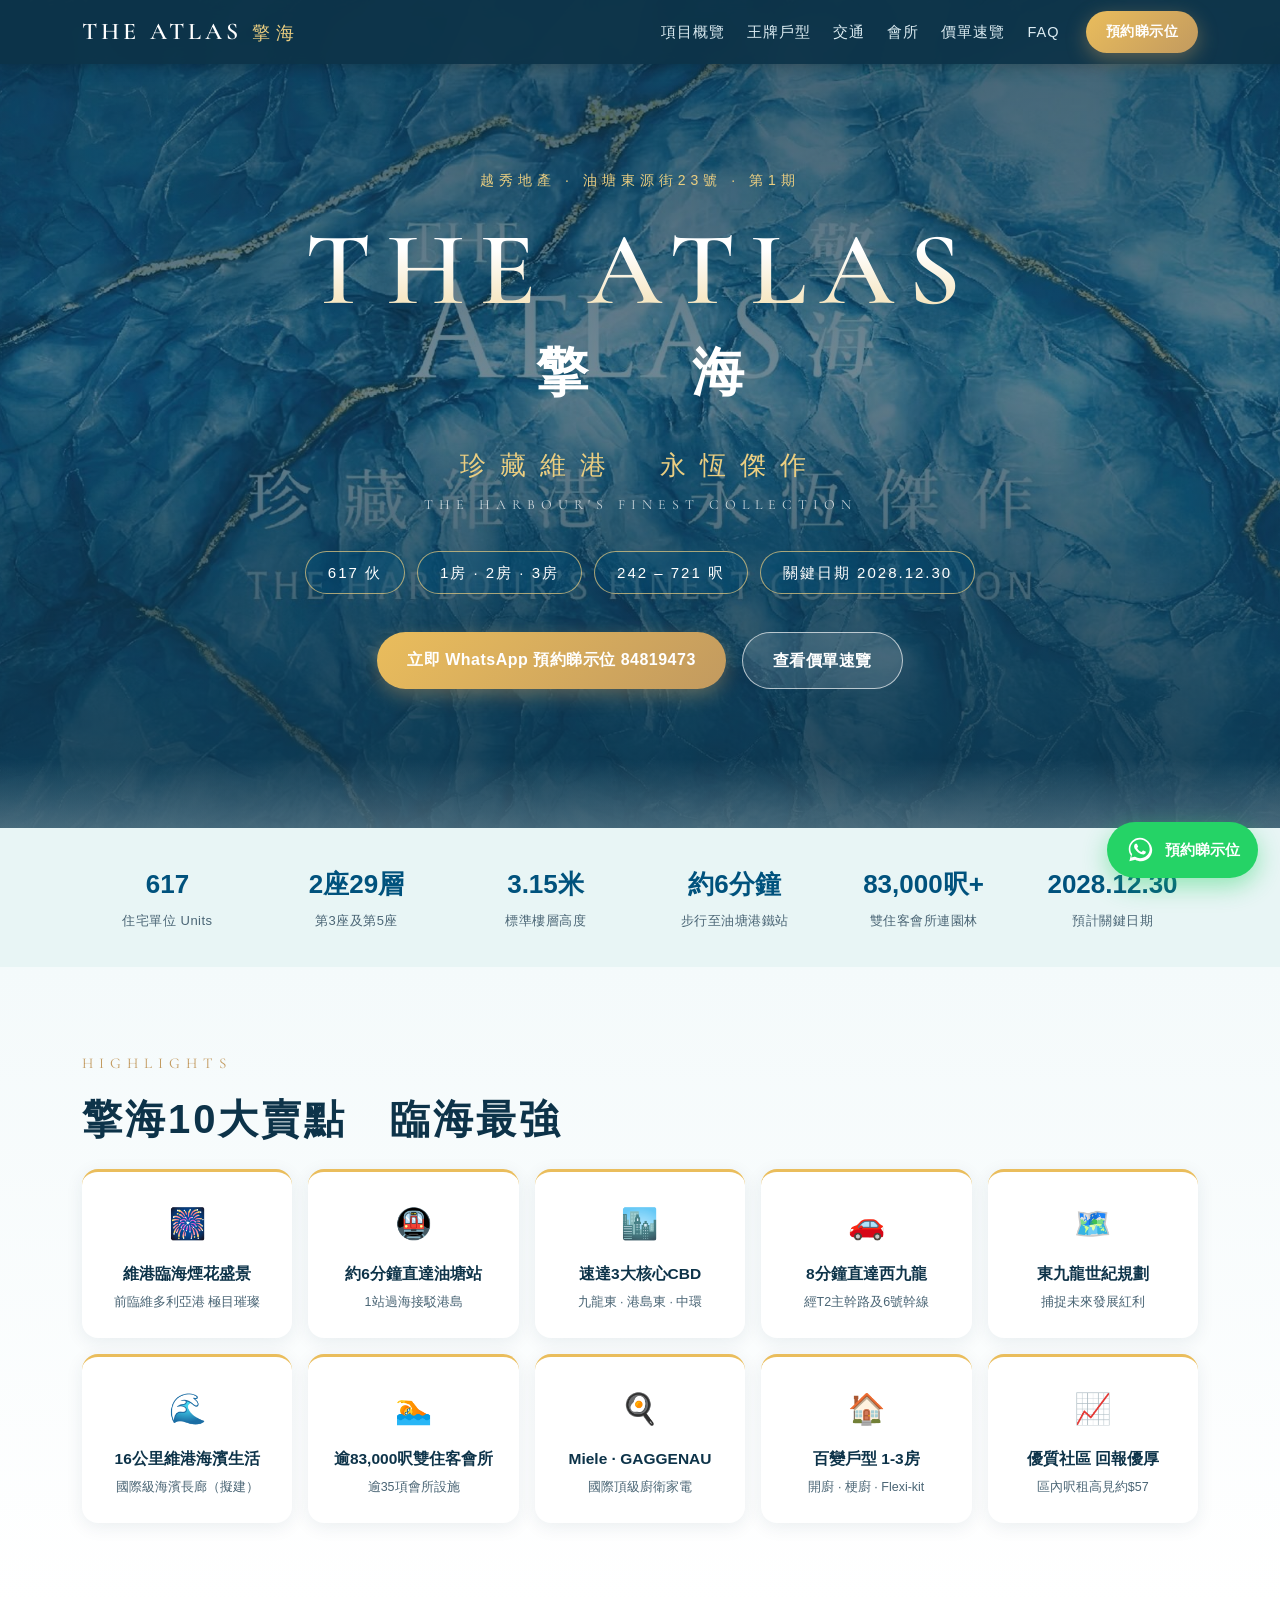
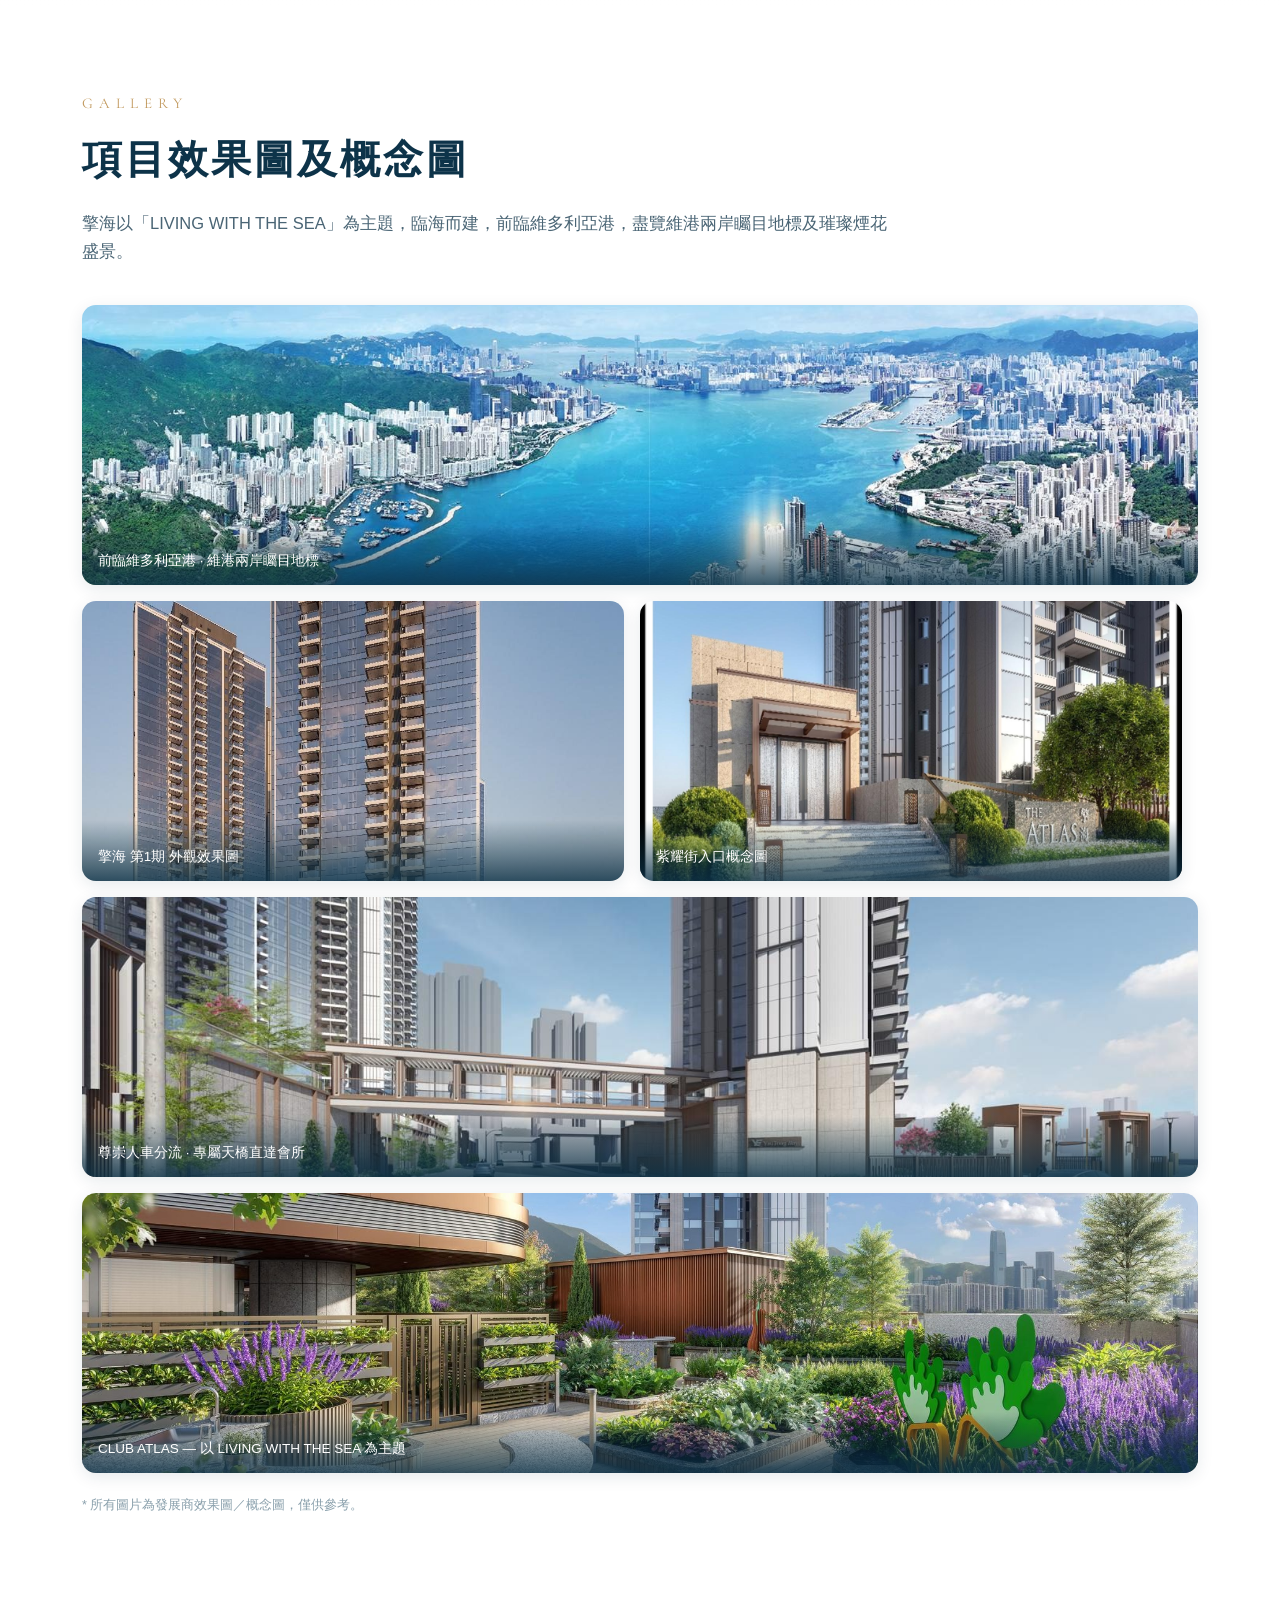
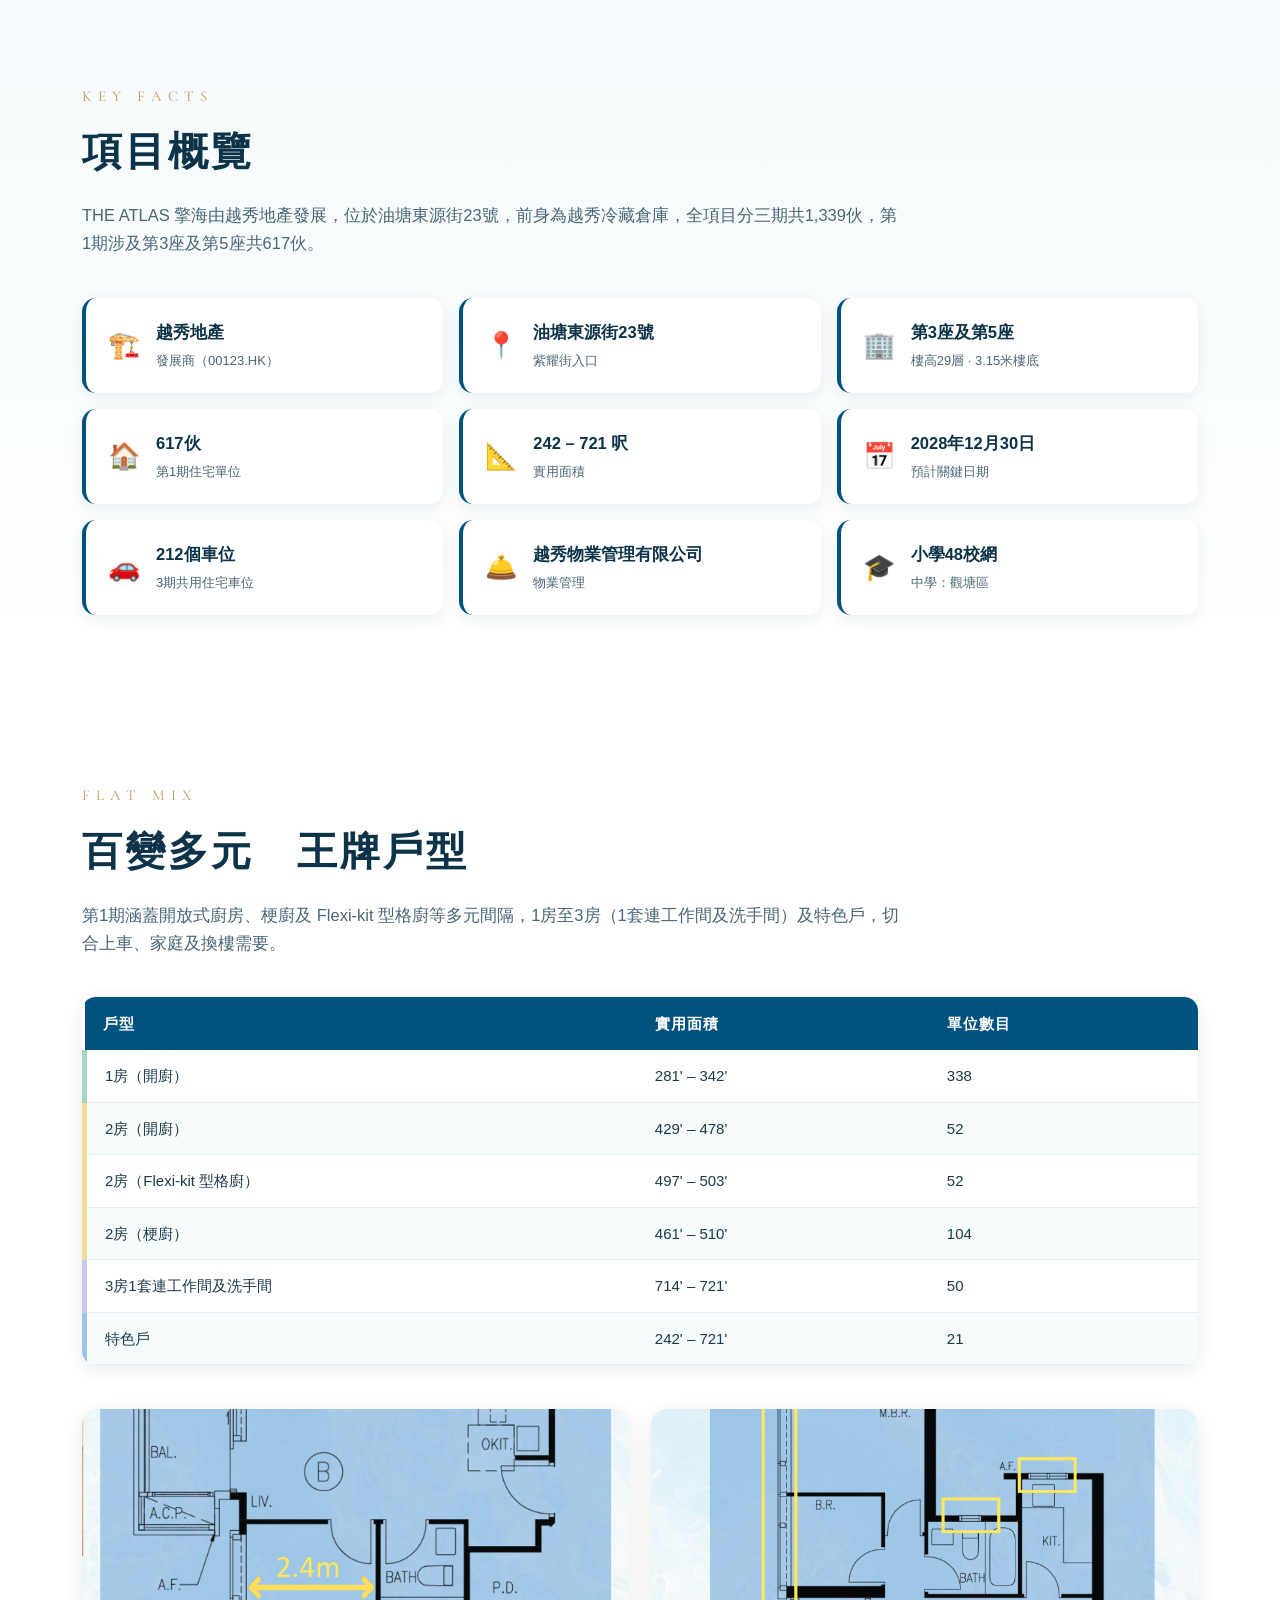
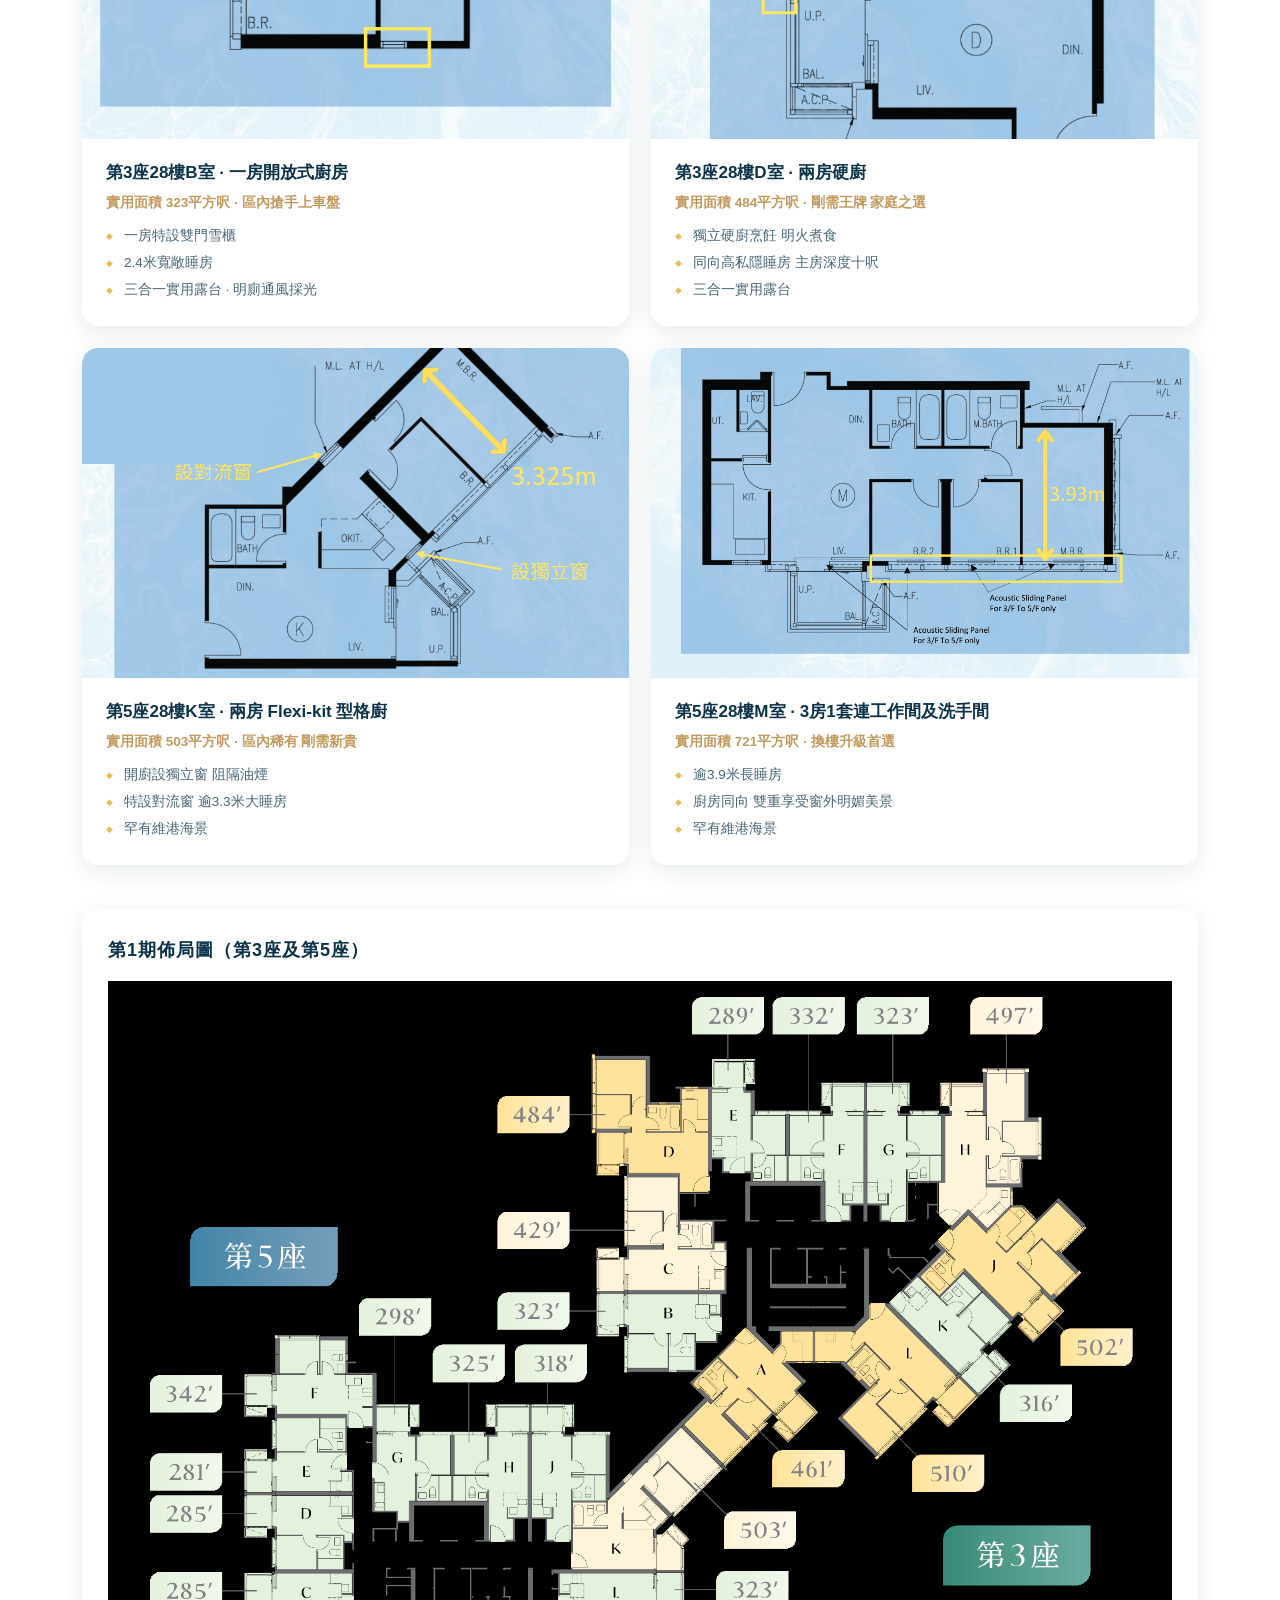
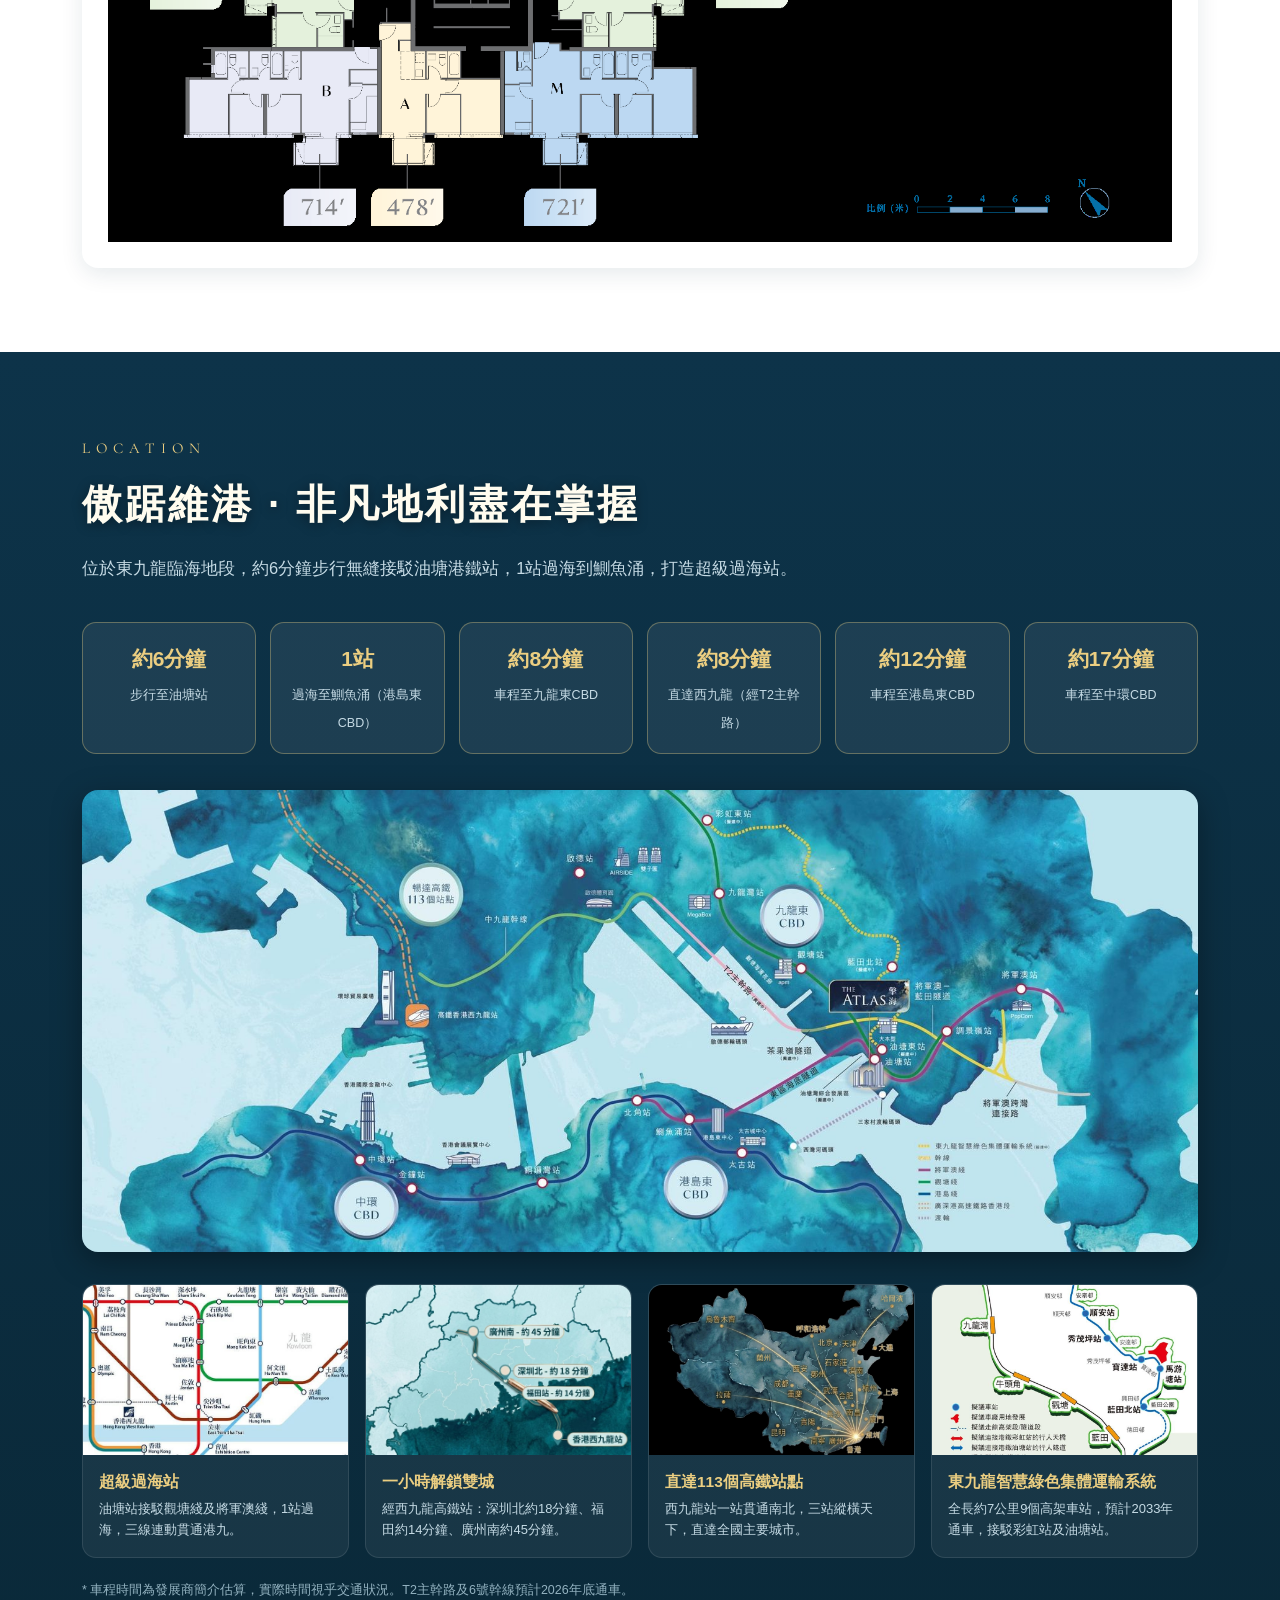
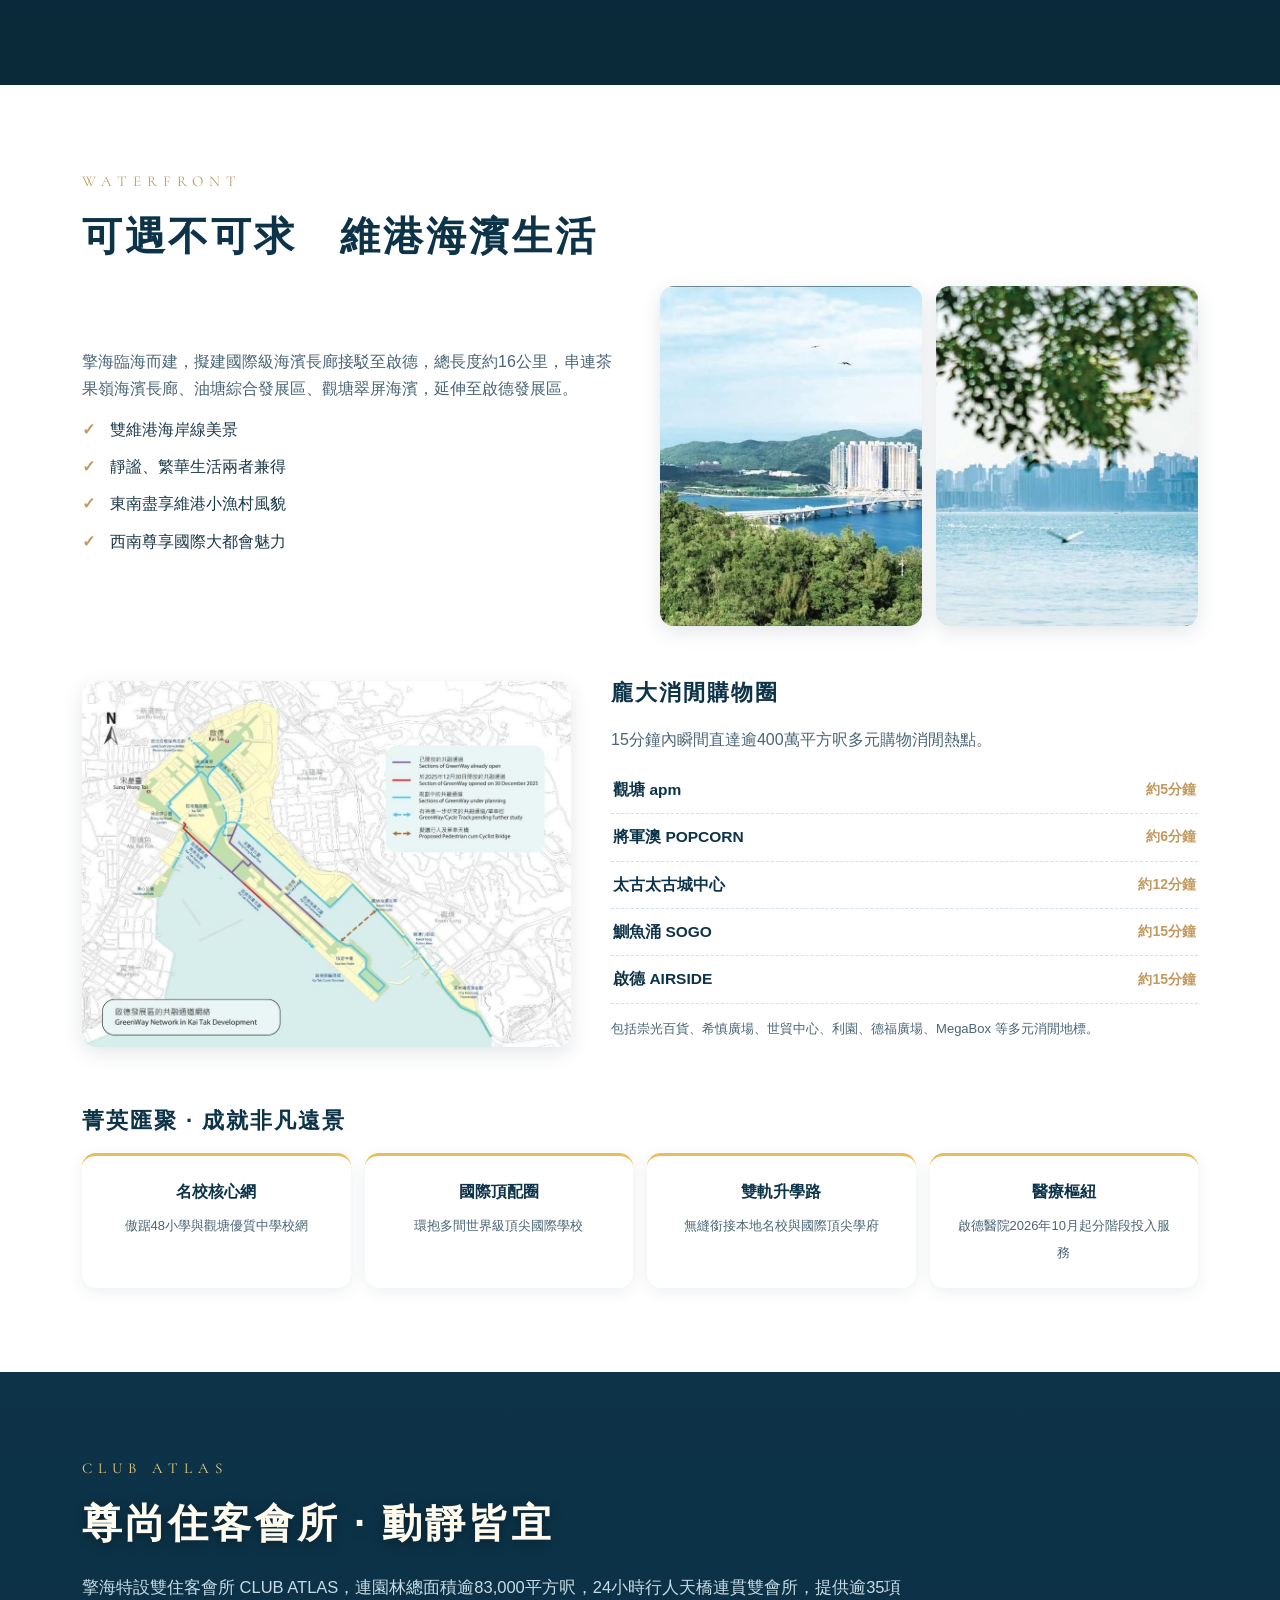
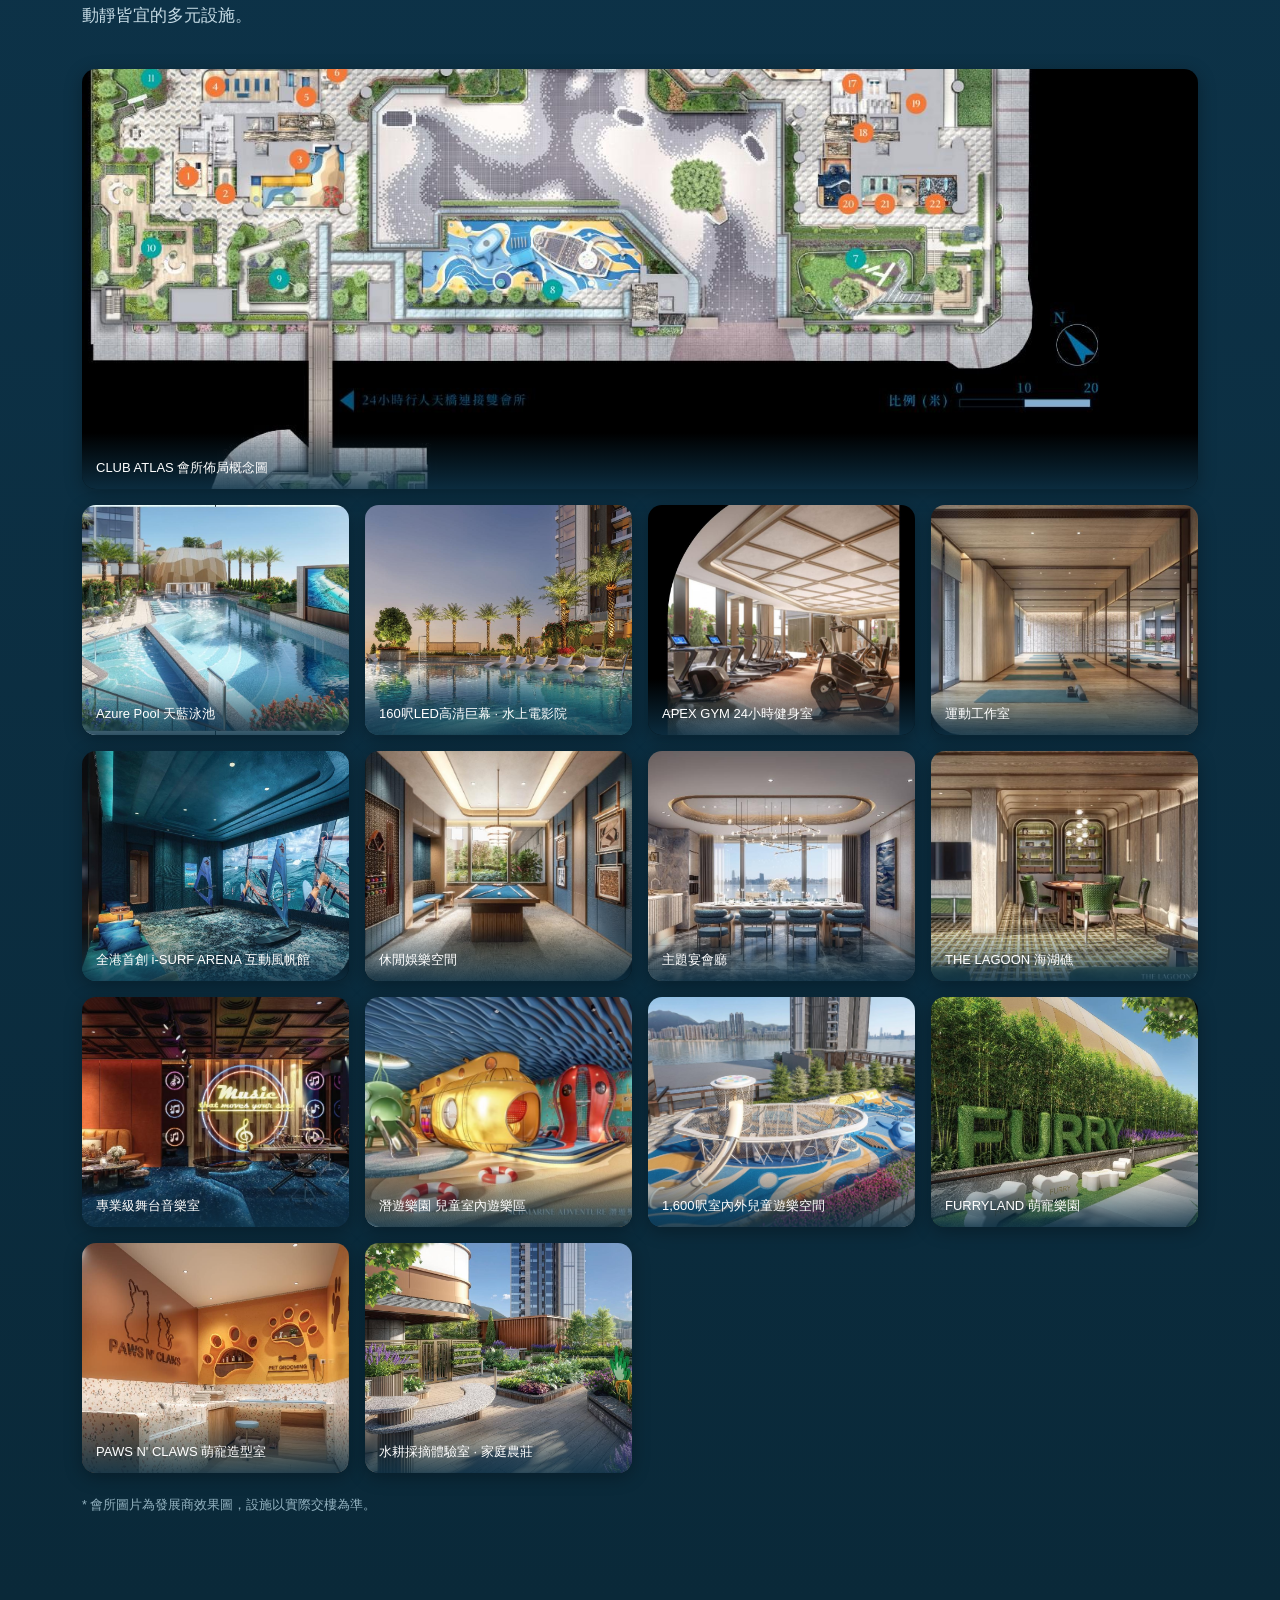
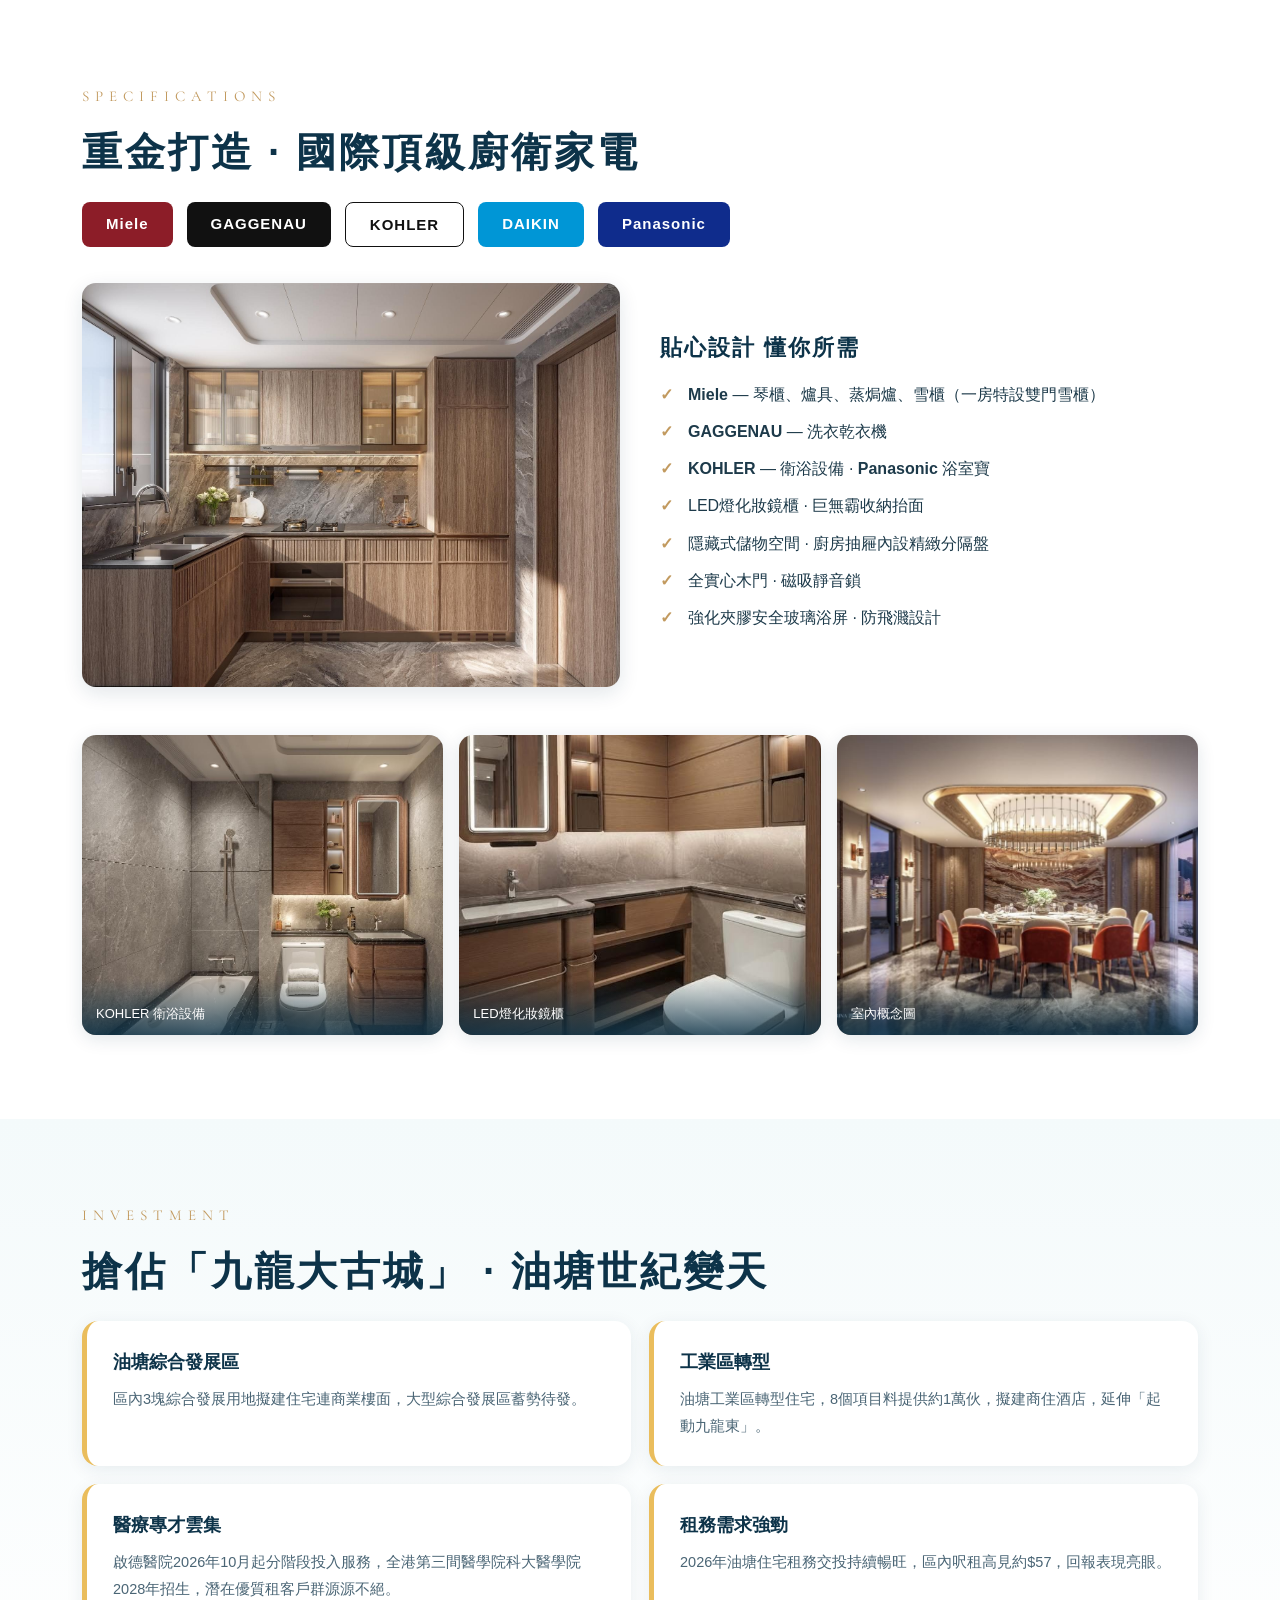
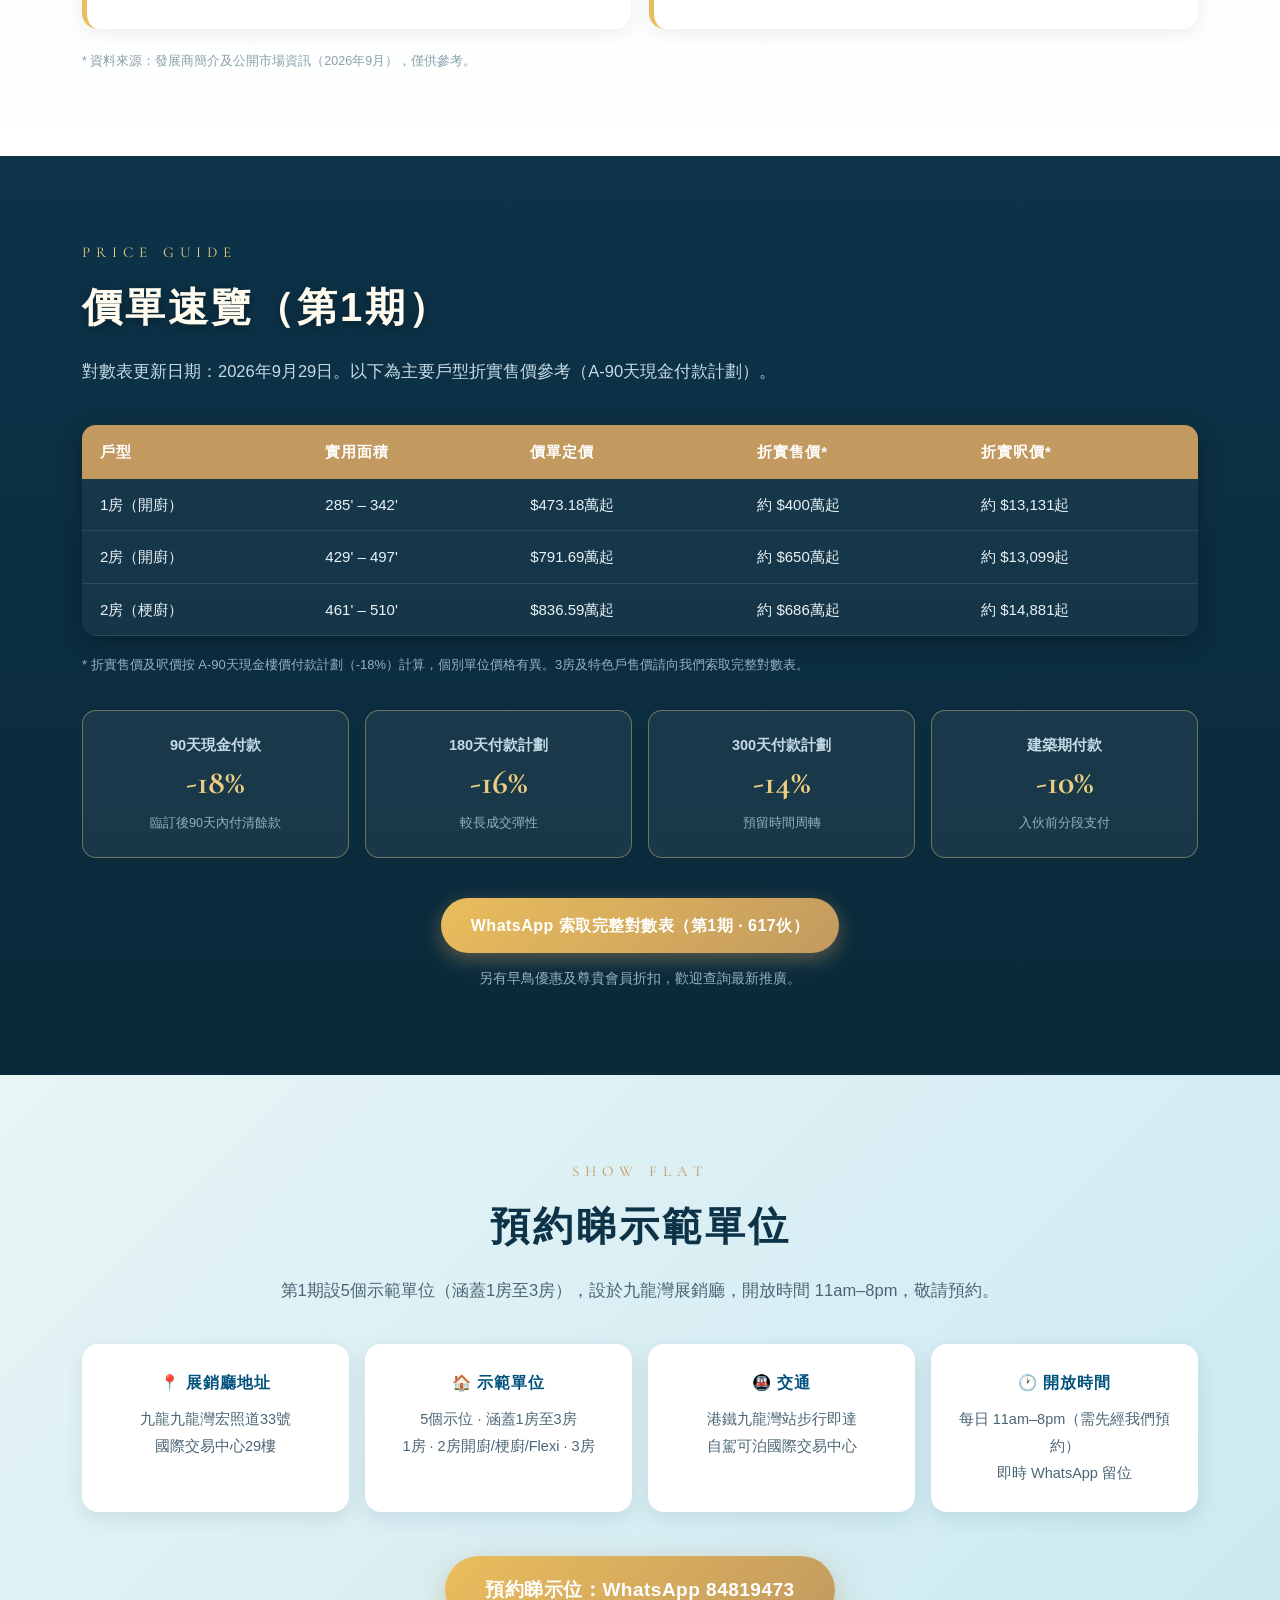
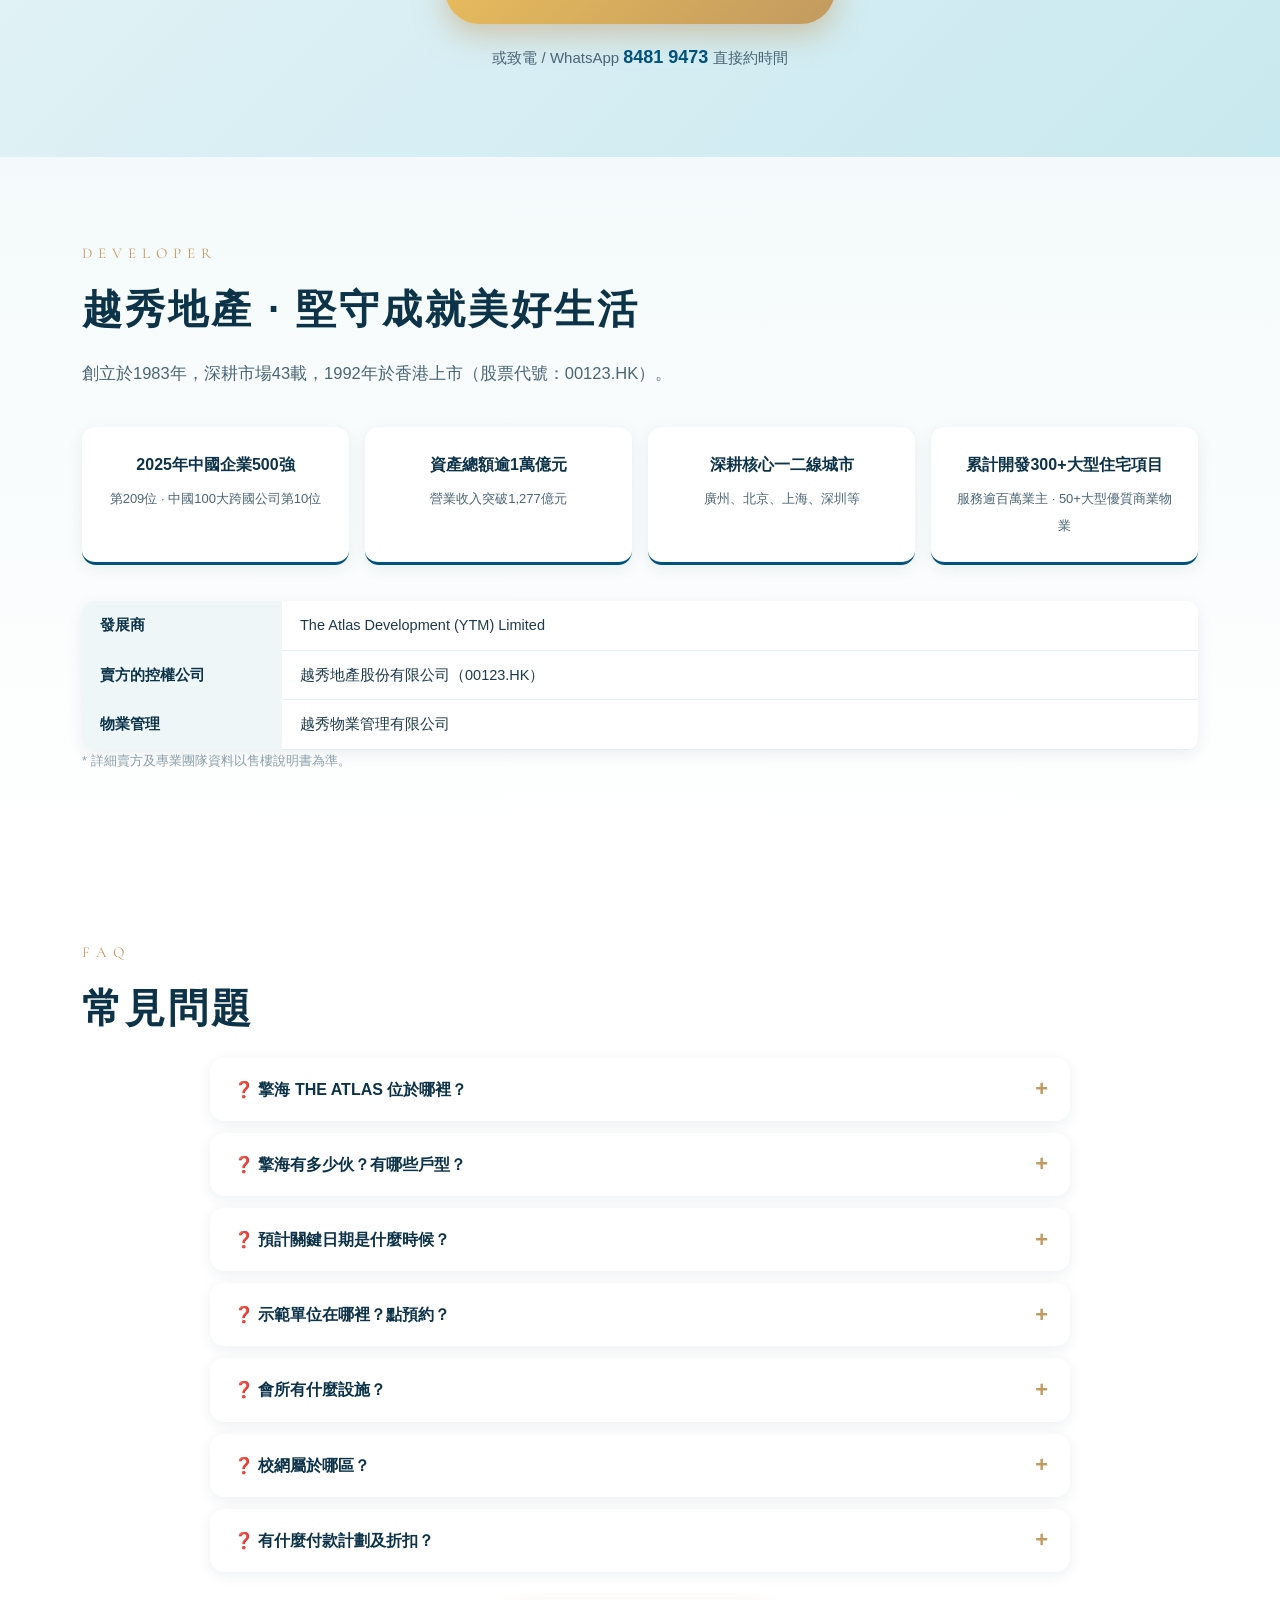
==== index.html @ c23a52c9 "THE ATLAS 擎海 樓盤推廣網站 v1" ====
<!DOCTYPE html>
<html lang="zh-Hant-HK">
<head>
<meta charset="UTF-8">
<meta name="viewport" content="width=device-width, initial-scale=1.0">
<title>THE ATLAS 擎海｜油塘東源街23號 617伙 維港臨海新盤｜示範單位預約 84819473</title>
<meta name="description" content="THE ATLAS 擎海 第1期 — 越秀地產 油塘東源街23號，617伙，1至3房 242-721呎，約6分鐘步行油塘站，CLUB ATLAS 逾83,000呎雙住客會所。立即 WhatsApp 84819473 預約睇示範單位。">
<link rel="preconnect" href="https://fonts.googleapis.com">
<link rel="preconnect" href="https://fonts.gstatic.com" crossorigin>
<link href="https://fonts.googleapis.com/css2?family=Cormorant+Garamond:ital,wght@0,400;0,500;0,600;0,700;1,400&display=swap" rel="stylesheet">
<link rel="stylesheet" href="style.css">
</head>
<body>

<!-- Topbar -->
<header class="topbar" id="topbar">
  <div class="wrap topbar-in">
    <a class="brand" href="#top">
      <span class="brand-en">THE ATLAS</span><span class="brand-zh">擎海</span>
    </a>
    <nav class="nav" id="nav">
      <a href="#overview">項目概覽</a>
      <a href="#units">王牌戶型</a>
      <a href="#transport">交通</a>
      <a href="#club">會所</a>
      <a href="#price">價單速覽</a>
      <a href="#faq">FAQ</a>
    </nav>
    <a class="btn btn-gold btn-sm" href="https://wa.me/85284819473?text=%E4%BD%A0%E5%A5%BD%EF%BC%8C%E6%88%91%E6%83%B3%E9%A0%90%E7%B4%84%E7%9D%87%E6%93%8E%E6%B5%B7%20THE%20ATLAS%20%E7%A4%BA%E7%AF%84%E5%96%AE%E4%BD%8D" target="_blank" rel="noopener">預約睇示位</a>
    <button class="nav-toggle" id="navToggle" aria-label="開啟選單"><span></span><span></span><span></span></button>
  </div>
</header>

<!-- Hero -->
<section class="hero" id="top">
  <div class="hero-bg" style="background-image:url('images/marble.jpg')"></div>
  <div class="hero-in wrap">
    <p class="hero-kicker reveal">越秀地產 · 油塘東源街23號 · 第1期</p>
    <h1 class="hero-title reveal">
      <span class="ht-en">THE ATLAS</span>
      <span class="ht-zh">擎　海</span>
    </h1>
    <p class="hero-slogan reveal">珍藏維港　永恆傑作</p>
    <p class="hero-slogan-en reveal">THE HARBOUR'S FINEST COLLECTION</p>
    <div class="hero-chips reveal">
      <span>617 伙</span><span>1房 · 2房 · 3房</span><span>242 – 721 呎</span><span>關鍵日期 2028.12.30</span>
    </div>
    <div class="hero-cta reveal">
      <a class="btn btn-gold" href="https://wa.me/85284819473?text=%E4%BD%A0%E5%A5%BD%EF%BC%8C%E6%88%91%E6%83%B3%E9%A0%90%E7%B4%84%E7%9D%87%E6%93%8E%E6%B5%B7%20THE%20ATLAS%20%E7%A4%BA%E7%AF%84%E5%96%AE%E4%BD%8D" target="_blank" rel="noopener">立即 WhatsApp 預約睇示位 84819473</a>
      <a class="btn btn-ghost" href="#price">查看價單速覽</a>
    </div>
  </div>
  <div class="hero-wave"></div>
</section>

<!-- Stat strip -->
<section class="stats">
  <div class="wrap stats-grid">
    <div class="stat reveal"><b>617</b><span>住宅單位 Units</span></div>
    <div class="stat reveal"><b>2座29層</b><span>第3座及第5座</span></div>
    <div class="stat reveal"><b>3.15米</b><span>標準樓層高度</span></div>
    <div class="stat reveal"><b>約6分鐘</b><span>步行至油塘港鐵站</span></div>
    <div class="stat reveal"><b>83,000呎+</b><span>雙住客會所連園林</span></div>
    <div class="stat reveal"><b>2028.12.30</b><span>預計關鍵日期</span></div>
  </div>
</section>

<!-- 10大賣點 -->
<section class="sec sec-light" id="highlights">
  <div class="wrap">
    <p class="sec-tag reveal">HIGHLIGHTS</p>
    <h2 class="sec-title reveal">擎海10大賣點　臨海最強</h2>
    <div class="hl-grid">
      <div class="hl reveal"><i>🎆</i><b>維港臨海煙花盛景</b><span>前臨維多利亞港 極目璀璨</span></div>
      <div class="hl reveal"><i>🚇</i><b>約6分鐘直達油塘站</b><span>1站過海接駁港島</span></div>
      <div class="hl reveal"><i>🏙️</i><b>速達3大核心CBD</b><span>九龍東 · 港島東 · 中環</span></div>
      <div class="hl reveal"><i>🚗</i><b>8分鐘直達西九龍</b><span>經T2主幹路及6號幹線</span></div>
      <div class="hl reveal"><i>🗺️</i><b>東九龍世紀規劃</b><span>捕捉未來發展紅利</span></div>
      <div class="hl reveal"><i>🌊</i><b>16公里維港海濱生活</b><span>國際級海濱長廊（擬建）</span></div>
      <div class="hl reveal"><i>🏊</i><b>逾83,000呎雙住客會所</b><span>逾35項會所設施</span></div>
      <div class="hl reveal"><i>🍳</i><b>Miele · GAGGENAU</b><span>國際頂級廚衛家電</span></div>
      <div class="hl reveal"><i>🏠</i><b>百變戶型 1-3房</b><span>開廚 · 梗廚 · Flexi-kit</span></div>
      <div class="hl reveal"><i>📈</i><b>優質社區 回報優厚</b><span>區內呎租高見約$57</span></div>
    </div>
  </div>
</section>

<!-- Gallery -->
<section class="sec" id="gallery">
  <div class="wrap">
    <p class="sec-tag reveal">GALLERY</p>
    <h2 class="sec-title reveal">項目效果圖及概念圖</h2>
    <p class="sec-lead reveal">擎海以「LIVING WITH THE SEA」為主題，臨海而建，前臨維多利亞港，盡覽維港兩岸矚目地標及璀璨煙花盛景。</p>
    <div class="gal">
      <figure class="g-wide reveal"><img src="images/hero-harbour.jpg" alt="擎海 位於東九龍臨海地段 前臨維多利亞港" loading="lazy"><figcaption>前臨維多利亞港 · 維港兩岸矚目地標</figcaption></figure>
      <figure class="reveal"><img src="images/tower-dusk.jpg" alt="擎海 第1期 第3座及第5座 外觀效果圖" loading="lazy"><figcaption>擎海 第1期 外觀效果圖</figcaption></figure>
      <figure class="reveal"><img src="images/entrance.jpg" alt="擎海 紫耀街入口" loading="lazy"><figcaption>紫耀街入口概念圖</figcaption></figure>
      <figure class="g-wide reveal"><img src="images/bridge.jpg" alt="擎海 專屬天橋直達會所" loading="lazy"><figcaption>尊崇人車分流 · 專屬天橋直達會所</figcaption></figure>
      <figure class="g-wide reveal"><img src="images/club-garden.jpg" alt="CLUB ATLAS 住客會所園林" loading="lazy"><figcaption>CLUB ATLAS — 以 LIVING WITH THE SEA 為主題</figcaption></figure>
    </div>
    <p class="img-note">* 所有圖片為發展商效果圖／概念圖，僅供參考。</p>
  </div>
</section>

<!-- 項目概覽 -->
<section class="sec sec-light" id="overview">
  <div class="wrap">
    <p class="sec-tag reveal">KEY FACTS</p>
    <h2 class="sec-title reveal">項目概覽</h2>
    <p class="sec-lead reveal">THE ATLAS 擎海由越秀地產發展，位於油塘東源街23號，前身為越秀冷藏倉庫，全項目分三期共1,339伙，第1期涉及第3座及第5座共617伙。</p>
    <div class="facts">
      <div class="fact reveal"><span class="f-ico">🏗️</span><div><b>越秀地產</b><span>發展商（00123.HK）</span></div></div>
      <div class="fact reveal"><span class="f-ico">📍</span><div><b>油塘東源街23號</b><span>紫耀街入口</span></div></div>
      <div class="fact reveal"><span class="f-ico">🏢</span><div><b>第3座及第5座</b><span>樓高29層 · 3.15米樓底</span></div></div>
      <div class="fact reveal"><span class="f-ico">🏠</span><div><b>617伙</b><span>第1期住宅單位</span></div></div>
      <div class="fact reveal"><span class="f-ico">📐</span><div><b>242 – 721 呎</b><span>實用面積</span></div></div>
      <div class="fact reveal"><span class="f-ico">📅</span><div><b>2028年12月30日</b><span>預計關鍵日期</span></div></div>
      <div class="fact reveal"><span class="f-ico">🚗</span><div><b>212個車位</b><span>3期共用住宅車位</span></div></div>
      <div class="fact reveal"><span class="f-ico">🛎️</span><div><b>越秀物業管理有限公司</b><span>物業管理</span></div></div>
      <div class="fact reveal"><span class="f-ico">🎓</span><div><b>小學48校網</b><span>中學：觀塘區</span></div></div>
    </div>
  </div>
</section>

<!-- 戶型 -->
<section class="sec" id="units">
  <div class="wrap">
    <p class="sec-tag reveal">FLAT MIX</p>
    <h2 class="sec-title reveal">百變多元　王牌戶型</h2>
    <p class="sec-lead reveal">第1期涵蓋開放式廚房、梗廚及 Flexi-kit 型格廚等多元間隔，1房至3房（1套連工作間及洗手間）及特色戶，切合上車、家庭及換樓需要。</p>
    <div class="mix-table-wrap reveal">
      <table class="mix-table">
        <thead><tr><th>戶型</th><th>實用面積</th><th>單位數目</th></tr></thead>
        <tbody>
          <tr><td class="td-1">1房（開廚）</td><td>281' – 342'</td><td>338</td></tr>
          <tr><td class="td-2">2房（開廚）</td><td>429' – 478'</td><td>52</td></tr>
          <tr><td class="td-2">2房（Flexi-kit 型格廚）</td><td>497' – 503'</td><td>52</td></tr>
          <tr><td class="td-2">2房（梗廚）</td><td>461' – 510'</td><td>104</td></tr>
          <tr><td class="td-3">3房1套連工作間及洗手間</td><td>714' – 721'</td><td>50</td></tr>
          <tr><td class="td-4">特色戶</td><td>242' – 721'</td><td>21</td></tr>
        </tbody>
      </table>
    </div>
    <div class="fp-grid">
      <div class="fp-card reveal">
        <img src="images/fp-b1.png" alt="第3座28樓B室 一房開放式廚房 平面圖" loading="lazy">
        <div class="fp-info">
          <b>第3座28樓B室 · 一房開放式廚房</b>
          <span>實用面積 323平方呎 · 區內搶手上車盤</span>
          <ul><li>一房特設雙門雪櫃</li><li>2.4米寬敞睡房</li><li>三合一實用露台 · 明廁通風採光</li></ul>
        </div>
      </div>
      <div class="fp-card reveal">
        <img src="images/fp-d2.png" alt="第3座28樓D室 兩房硬廚 平面圖" loading="lazy">
        <div class="fp-info">
          <b>第3座28樓D室 · 兩房硬廚</b>
          <span>實用面積 484平方呎 · 剛需王牌 家庭之選</span>
          <ul><li>獨立硬廚烹飪 明火煮食</li><li>同向高私隱睡房 主房深度十呎</li><li>三合一實用露台</li></ul>
        </div>
      </div>
      <div class="fp-card reveal">
        <img src="images/fp-k2.png" alt="第5座28樓K室 兩房Flexi-kit型格廚 平面圖" loading="lazy">
        <div class="fp-info">
          <b>第5座28樓K室 · 兩房 Flexi-kit 型格廚</b>
          <span>實用面積 503平方呎 · 區內稀有 剛需新貴</span>
          <ul><li>開廚設獨立窗 阻隔油煙</li><li>特設對流窗 逾3.3米大睡房</li><li>罕有維港海景</li></ul>
        </div>
      </div>
      <div class="fp-card reveal">
        <img src="images/fp-m3.png" alt="第5座28樓M室 三房一套連工作間及洗手間 平面圖" loading="lazy">
        <div class="fp-info">
          <b>第5座28樓M室 · 3房1套連工作間及洗手間</b>
          <span>實用面積 721平方呎 · 換樓升級首選</span>
          <ul><li>逾3.9米長睡房</li><li>廚房同向 雙重享受窗外明媚美景</li><li>罕有維港海景</li></ul>
        </div>
      </div>
    </div>
    <div class="fp-over reveal">
      <h3>第1期佈局圖（第3座及第5座）</h3>
      <a href="images/fp-overview.png" class="lightbox"><img src="images/fp-overview.png" alt="擎海第1期佈局圖 第3座及第5座" loading="lazy"></a>
    </div>
  </div>
</section>

<!-- 交通 -->
<section class="sec sec-deep" id="transport">
  <div class="wrap">
    <p class="sec-tag reveal">LOCATION</p>
    <h2 class="sec-title dark-title reveal">傲踞維港 · 非凡地利盡在掌握</h2>
    <p class="sec-lead light-lead reveal">位於東九龍臨海地段，約6分鐘步行無縫接駁油塘港鐵站，1站過海到鰂魚涌，打造超級過海站。</p>
    <div class="t-times">
      <div class="t-time reveal"><b>約6分鐘</b><span>步行至油塘站</span></div>
      <div class="t-time reveal"><b>1站</b><span>過海至鰂魚涌（港島東CBD）</span></div>
      <div class="t-time reveal"><b>約8分鐘</b><span>車程至九龍東CBD</span></div>
      <div class="t-time reveal"><b>約8分鐘</b><span>直達西九龍（經T2主幹路）</span></div>
      <div class="t-time reveal"><b>約12分鐘</b><span>車程至港島東CBD</span></div>
      <div class="t-time reveal"><b>約17分鐘</b><span>車程至中環CBD</span></div>
    </div>
    <figure class="map-fig reveal"><img src="images/bigmap.jpg" alt="擎海 穿梭九龍港島 速達3大核心CBD 地圖" loading="lazy"></figure>
    <div class="t-grid">
      <div class="t-card reveal">
        <img src="images/mtrmap.jpg" alt="過海站發展潛力 港鐵路線圖" loading="lazy">
        <b>超級過海站</b>
        <span>油塘站接駁觀塘綫及將軍澳綫，1站過海，三線連動貫通港九。</span>
      </div>
      <div class="t-card reveal">
        <img src="images/gba.jpg" alt="一小時解鎖雙城 大灣區" loading="lazy">
        <b>一小時解鎖雙城</b>
        <span>經西九龍高鐵站：深圳北約18分鐘、福田約14分鐘、廣州南約45分鐘。</span>
      </div>
      <div class="t-card reveal">
        <img src="images/hsr.jpg" alt="直達113個高鐵站點" loading="lazy">
        <b>直達113個高鐵站點</b>
        <span>西九龍站一站貫通南北，三站縱橫天下，直達全國主要城市。</span>
      </div>
      <div class="t-card reveal">
        <img src="images/transit.jpg" alt="東九龍智慧綠色集體運輸系統" loading="lazy">
        <b>東九龍智慧綠色集體運輸系統</b>
        <span>全長約7公里9個高架車站，預計2033年通車，接駁彩虹站及油塘站。</span>
      </div>
    </div>
    <p class="img-note light-note">* 車程時間為發展商簡介估算，實際時間視乎交通狀況。T2主幹路及6號幹線預計2026年底通車。</p>
  </div>
</section>

<!-- 海濱生活 + 商圈 -->
<section class="sec" id="lifestyle">
  <div class="wrap">
    <p class="sec-tag reveal">WATERFRONT</p>
    <h2 class="sec-title reveal">可遇不可求　維港海濱生活</h2>
    <div class="two-col">
      <div class="reveal">
        <p>擎海臨海而建，擬建國際級海濱長廊接駁至啟德，總長度約16公里，串連茶果嶺海濱長廊、油塘綜合發展區、觀塘翠屏海濱，延伸至啟德發展區。</p>
        <ul class="tick">
          <li>雙維港海岸線美景</li>
          <li>靜謐、繁華生活兩者兼得</li>
          <li>東南盡享維港小漁村風貌</li>
          <li>西南尊享國際大都會魅力</li>
        </ul>
      </div>
      <div class="two-imgs reveal">
        <img src="images/sea-view.jpg" alt="維港海濱景色" loading="lazy">
        <img src="images/waterfront.jpg" alt="海濱長廊" loading="lazy">
      </div>
    </div>
    <div class="two-col rev">
      <div class="two-imgs reveal">
        <img src="images/greenway.jpg" alt="啟德發展區綠色通道網絡" loading="lazy">
      </div>
      <div class="reveal">
        <h3 class="sub-title">龐大消閒購物圈</h3>
        <p>15分鐘內瞬間直達逾400萬平方呎多元購物消閒熱點。</p>
        <ul class="mall-list">
          <li><b>觀塘 apm</b><span>約5分鐘</span></li>
          <li><b>將軍澳 POPCORN</b><span>約6分鐘</span></li>
          <li><b>太古太古城中心</b><span>約12分鐘</span></li>
          <li><b>鰂魚涌 SOGO</b><span>約15分鐘</span></li>
          <li><b>啟德 AIRSIDE</b><span>約15分鐘</span></li>
        </ul>
        <p class="mini">包括崇光百貨、希慎廣場、世貿中心、利園、德福廣場、MegaBox 等多元消閒地標。</p>
      </div>
    </div>
    <div class="edu reveal">
      <h3 class="sub-title">菁英匯聚 · 成就非凡遠景</h3>
      <div class="edu-grid">
        <div class="edu-card"><b>名校核心網</b><span>傲踞48小學與觀塘優質中學校網</span></div>
        <div class="edu-card"><b>國際頂配圈</b><span>環抱多間世界級頂尖國際學校</span></div>
        <div class="edu-card"><b>雙軌升學路</b><span>無縫銜接本地名校與國際頂尖學府</span></div>
        <div class="edu-card"><b>醫療樞紐</b><span>啟德醫院2026年10月起分階段投入服務</span></div>
      </div>
    </div>
  </div>
</section>

<!-- 會所 -->
<section class="sec sec-deep" id="club">
  <div class="wrap">
    <p class="sec-tag reveal">CLUB ATLAS</p>
    <h2 class="sec-title dark-title reveal">尊尚住客會所 · 動靜皆宜</h2>
    <p class="sec-lead light-lead reveal">擎海特設雙住客會所 CLUB ATLAS，連園林總面積逾83,000平方呎，24小時行人天橋連貫雙會所，提供逾35項動靜皆宜的多元設施。</p>
    <div class="club-grid">
      <figure class="c-wide reveal"><img src="images/club-plan.jpg" alt="CLUB ATLAS 會所佈局" loading="lazy"><figcaption>CLUB ATLAS 會所佈局概念圖</figcaption></figure>
      <figure class="reveal"><img src="images/pool-day.jpg" alt="AZURE POOL 天藍泳池" loading="lazy"><figcaption>Azure Pool 天藍泳池</figcaption></figure>
      <figure class="reveal"><img src="images/pool-sunset.jpg" alt="水上電影院 泳池" loading="lazy"><figcaption>160呎LED高清巨幕 · 水上電影院</figcaption></figure>
      <figure class="reveal"><img src="images/gym.jpg" alt="APEX GYM 活力健身室" loading="lazy"><figcaption>APEX GYM 24小時健身室</figcaption></figure>
      <figure class="reveal"><img src="images/yoga.jpg" alt="健身工作室" loading="lazy"><figcaption>運動工作室</figcaption></figure>
      <figure class="reveal"><img src="images/surf.jpg" alt="i-SURF ARENA 互動風帆館" loading="lazy"><figcaption>全港首創 i-SURF ARENA 互動風帆館</figcaption></figure>
      <figure class="reveal"><img src="images/snooker.jpg" alt="桌球室" loading="lazy"><figcaption>休閒娛樂空間</figcaption></figure>
      <figure class="reveal"><img src="images/dining-1.jpg" alt="主題宴會廳" loading="lazy"><figcaption>主題宴會廳</figcaption></figure>
      <figure class="reveal"><img src="images/lagoon.jpg" alt="THE LAGOON 海湖礁" loading="lazy"><figcaption>THE LAGOON 海湖礁</figcaption></figure>
      <figure class="reveal"><img src="images/music.jpg" alt="THE SYMPHONY 芝音音樂室" loading="lazy"><figcaption>專業級舞台音樂室</figcaption></figure>
      <figure class="reveal"><img src="images/sub-play.jpg" alt="SUBMARINE ADVENTURE 潛遊樂園" loading="lazy"><figcaption>潛遊樂園 兒童室內遊樂區</figcaption></figure>
      <figure class="reveal"><img src="images/out-play.jpg" alt="戶外兒童遊樂區" loading="lazy"><figcaption>1,600呎室內外兒童遊樂空間</figcaption></figure>
      <figure class="reveal"><img src="images/furry.jpg" alt="FURRYLAND 萌寵樂園" loading="lazy"><figcaption>FURRYLAND 萌寵樂園</figcaption></figure>
      <figure class="reveal"><img src="images/pet.jpg" alt="PAWS N' CLAWS 萌寵造型室" loading="lazy"><figcaption>PAWS N' CLAWS 萌寵造型室</figcaption></figure>
      <figure class="reveal"><img src="images/farm.jpg" alt="家庭農莊" loading="lazy"><figcaption>水耕採摘體驗室 · 家庭農莊</figcaption></figure>
    </div>
    <p class="img-note light-note">* 會所圖片為發展商效果圖，設施以實際交樓為準。</p>
  </div>
</section>

<!-- 用料 -->
<section class="sec" id="specs">
  <div class="wrap">
    <p class="sec-tag reveal">SPECIFICATIONS</p>
    <h2 class="sec-title reveal">重金打造 · 國際頂級廚衛家電</h2>
    <div class="brand-row reveal">
      <span class="brand-badge miele">Miele</span>
      <span class="brand-badge gag">GAGGENAU</span>
      <span class="brand-badge kohler">KOHLER</span>
      <span class="brand-badge daikin">DAIKIN</span>
      <span class="brand-badge pana">Panasonic</span>
    </div>
    <div class="two-col">
      <div class="two-imgs reveal">
        <img src="images/kitchen.jpg" alt="廚房 Miele 爐具及蒸焗爐" loading="lazy">
      </div>
      <div class="reveal">
        <h3 class="sub-title">貼心設計 懂你所需</h3>
        <ul class="tick">
          <li><b>Miele</b> — 琴櫃、爐具、蒸焗爐、雪櫃（一房特設雙門雪櫃）</li>
          <li><b>GAGGENAU</b> — 洗衣乾衣機</li>
          <li><b>KOHLER</b> — 衛浴設備 · <b>Panasonic</b> 浴室寶</li>
          <li>LED燈化妝鏡櫃 · 巨無霸收納抬面</li>
          <li>隱藏式儲物空間 · 廚房抽屜內設精緻分隔盤</li>
          <li>全實心木門 · 磁吸靜音鎖</li>
          <li>強化夾膠安全玻璃浴屏 · 防飛濺設計</li>
        </ul>
      </div>
    </div>
    <div class="spec-imgs">
      <figure class="reveal"><img src="images/bath.jpg" alt="浴室 KOHLER 衛浴設備" loading="lazy"><figcaption>KOHLER 衛浴設備</figcaption></figure>
      <figure class="reveal"><img src="images/vanity.jpg" alt="LED燈化妝鏡櫃" loading="lazy"><figcaption>LED燈化妝鏡櫃</figcaption></figure>
      <figure class="reveal"><img src="images/dining-3.jpg" alt="示範單位室內概念" loading="lazy"><figcaption>室內概念圖</figcaption></figure>
    </div>
  </div>
</section>

<!-- 投資價值 -->
<section class="sec sec-light" id="value">
  <div class="wrap">
    <p class="sec-tag reveal">INVESTMENT</p>
    <h2 class="sec-title reveal">搶佔「九龍大古城」 · 油塘世紀變天</h2>
    <div class="val-grid">
      <div class="val-card reveal"><b>油塘綜合發展區</b><span>區內3塊綜合發展用地擬建住宅連商業樓面，大型綜合發展區蓄勢待發。</span></div>
      <div class="val-card reveal"><b>工業區轉型</b><span>油塘工業區轉型住宅，8個項目料提供約1萬伙，擬建商住酒店，延伸「起動九龍東」。</span></div>
      <div class="val-card reveal"><b>醫療專才雲集</b><span>啟德醫院2026年10月起分階段投入服務，全港第三間醫學院科大醫學院2028年招生，潛在優質租客戶群源源不絕。</span></div>
      <div class="val-card reveal"><b>租務需求強勁</b><span>2026年油塘住宅租務交投持續暢旺，區內呎租高見約$57，回報表現亮眼。</span></div>
    </div>
    <p class="img-note">* 資料來源：發展商簡介及公開市場資訊（2026年9月），僅供參考。</p>
  </div>
</section>

<!-- 價單速覽 -->
<section class="sec sec-deep" id="price">
  <div class="wrap">
    <p class="sec-tag reveal">PRICE GUIDE</p>
    <h2 class="sec-title dark-title reveal">價單速覽（第1期）</h2>
    <p class="sec-lead light-lead reveal">對數表更新日期：2026年9月29日。以下為主要戶型折實售價參考（A-90天現金付款計劃）。</p>
    <div class="price-table-wrap reveal">
      <table class="price-table">
        <thead><tr><th>戶型</th><th>實用面積</th><th>價單定價</th><th>折實售價*</th><th>折實呎價*</th></tr></thead>
        <tbody>
          <tr><td>1房（開廚）</td><td>285' – 342'</td><td>$473.18萬起</td><td>約 $400萬起</td><td>約 $13,131起</td></tr>
          <tr><td>2房（開廚）</td><td>429' – 497'</td><td>$791.69萬起</td><td>約 $650萬起</td><td>約 $13,099起</td></tr>
          <tr><td>2房（梗廚）</td><td>461' – 510'</td><td>$836.59萬起</td><td>約 $686萬起</td><td>約 $14,881起</td></tr>
        </tbody>
      </table>
    </div>
    <p class="mini light-note">* 折實售價及呎價按 A-90天現金樓價付款計劃（-18%）計算，個別單位價格有異。3房及特色戶售價請向我們索取完整對數表。</p>
    <div class="pay-grid">
      <div class="pay-card reveal"><b>90天現金付款</b><span>-18%</span><em>臨訂後90天內付清餘款</em></div>
      <div class="pay-card reveal"><b>180天付款計劃</b><span>-16%</span><em>較長成交彈性</em></div>
      <div class="pay-card reveal"><b>300天付款計劃</b><span>-14%</span><em>預留時間周轉</em></div>
      <div class="pay-card reveal"><b>建築期付款</b><span>-10%</span><em>入伙前分段支付</em></div>
    </div>
    <div class="price-cta reveal">
      <a class="btn btn-gold" href="https://wa.me/85284819473?text=%E4%BD%A0%E5%A5%BD%EF%BC%8C%E6%88%91%E6%83%B3%E7%B4%A2%E5%8F%96%E6%93%8E%E6%B5%B7%20THE%20ATLAS%20%E5%AE%8C%E6%95%B4%E5%B0%8D%E6%95%B8%E8%A1%A8%E5%8F%8A%E5%83%B9%E5%96%AE" target="_blank" rel="noopener">WhatsApp 索取完整對數表（第1期 · 617伙）</a>
      <p>另有早鳥優惠及尊貴會員折扣，歡迎查詢最新推廣。</p>
    </div>
  </div>
</section>

<!-- 預約示位 -->
<section class="sec booking" id="booking">
  <div class="wrap">
    <p class="sec-tag reveal">SHOW FLAT</p>
    <h2 class="sec-title reveal">預約睇示範單位</h2>
    <p class="sec-lead reveal">第1期設5個示範單位（涵蓋1房至3房），設於九龍灣展銷廳，開放時間 11am–8pm，敬請預約。</p>
    <div class="book-grid">
      <div class="book-card reveal"><b>📍 展銷廳地址</b><span>九龍九龍灣宏照道33號<br>國際交易中心29樓</span></div>
      <div class="book-card reveal"><b>🏠 示範單位</b><span>5個示位 · 涵蓋1房至3房<br>1房 · 2房開廚/梗廚/Flexi · 3房</span></div>
      <div class="book-card reveal"><b>🚇 交通</b><span>港鐵九龍灣站步行即達<br>自駕可泊國際交易中心</span></div>
      <div class="book-card reveal"><b>🕐 開放時間</b><span>每日 11am–8pm（需先經我們預約）<br>即時 WhatsApp 留位</span></div>
    </div>
    <div class="book-cta reveal">
      <a class="btn btn-gold btn-lg" href="https://wa.me/85284819473?text=%E4%BD%A0%E5%A5%BD%EF%BC%8C%E6%88%91%E6%83%B3%E9%A0%90%E7%B4%84%E7%9D%87%E6%93%8E%E6%B5%B7%20THE%20ATLAS%20%E7%A4%BA%E7%AF%84%E5%96%AE%E4%BD%8D" target="_blank" rel="noopener">預約睇示位：WhatsApp 84819473</a>
      <p class="book-tel">或致電 / WhatsApp <b>8481 9473</b> 直接約時間</p>
    </div>
  </div>
</section>

<!-- 發展商 -->
<section class="sec sec-light" id="developer">
  <div class="wrap">
    <p class="sec-tag reveal">DEVELOPER</p>
    <h2 class="sec-title reveal">越秀地產 · 堅守成就美好生活</h2>
    <p class="sec-lead reveal">創立於1983年，深耕市場43載，1992年於香港上市（股票代號：00123.HK）。</p>
    <div class="dev-grid">
      <div class="dev-card reveal"><b>2025年中國企業500強</b><span>第209位 · 中國100大跨國公司第10位</span></div>
      <div class="dev-card reveal"><b>資產總額逾1萬億元</b><span>營業收入突破1,277億元</span></div>
      <div class="dev-card reveal"><b>深耕核心一二線城市</b><span>廣州、北京、上海、深圳等</span></div>
      <div class="dev-card reveal"><b>累計開發300+大型住宅項目</b><span>服務逾百萬業主 · 50+大型優質商業物業</span></div>
    </div>
    <div class="team reveal">
      <table class="team-table">
        <tbody>
          <tr><th>發展商</th><td>The Atlas Development (YTM) Limited</td></tr>
          <tr><th>賣方的控權公司</th><td>越秀地產股份有限公司（00123.HK）</td></tr>
          <tr><th>物業管理</th><td>越秀物業管理有限公司</td></tr>
        </tbody>
      </table>
      <p class="mini">* 詳細賣方及專業團隊資料以售樓說明書為準。</p>
    </div>
  </div>
</section>

<!-- FAQ -->
<section class="sec" id="faq">
  <div class="wrap">
    <p class="sec-tag reveal">FAQ</p>
    <h2 class="sec-title reveal">常見問題</h2>
    <div class="faq-list">
      <details class="faq reveal"><summary>❓ 擎海 THE ATLAS 位於哪裡？</summary><div class="faq-a">項目位於油塘東源街23號（紫耀街入口），約6分鐘步行至油塘港鐵站，1站過海到鰂魚涌。</div></details>
      <details class="faq reveal"><summary>❓ 擎海有多少伙？有哪些戶型？</summary><div class="faq-a">全項目分三期共1,339伙。第1期涉及第3座及第5座共617伙，涵蓋1房（338伙）、2房（208伙，包括開廚、梗廚及Flexi-kit型格廚）、3房1套連工作間及洗手間（50伙）及特色戶（21伙），實用面積242至721平方呎。</div></details>
      <details class="faq reveal"><summary>❓ 預計關鍵日期是什麼時候？</summary><div class="faq-a">第1期預計關鍵日期為2028年12月30日。</div></details>
      <details class="faq reveal"><summary>❓ 示範單位在哪裡？點預約？</summary><div class="faq-a">第1期設5個示範單位，位於九龍九龍灣宏照道33號國際交易中心29樓展銷廳。示範單位開放時間 11am–8pm（需先經我們預約才可進場）— 直接 WhatsApp 8481 9473 就約到。</div></details>
      <details class="faq reveal"><summary>❓ 會所有什麼設施？</summary><div class="faq-a">CLUB ATLAS 雙住客會所連園林總面積逾83,000平方呎，提供逾35項設施，包括25米天藍泳池連160呎LED水上電影院、全港首創 i-SURF ARENA 互動風帆館、i-RUN 互動跑步館、24小時健身室、宴會廳、兒童遊樂區、萌寵樂園及水耕採摘體驗室等。</div></details>
      <details class="faq reveal"><summary>❓ 校網屬於哪區？</summary><div class="faq-a">小學屬48校網，中學屬觀塘區校網，附近並有多間國際學校，雙軌升學路無縫銜接。</div></details>
      <details class="faq reveal"><summary>❓ 有什麼付款計劃及折扣？</summary><div class="faq-a">設90天（-18%）、180天（-16%）、300天（-14%）現金付款計劃及建築期付款計劃（-10%），另有早鳥優惠。1房折實約400萬起、2房約650萬起（以A-90天計劃計算）。WhatsApp 8481 9473 索取完整對數表。</div></details>
    </div>
    <div class="faq-cta reveal">
      <a class="btn btn-gold" href="https://wa.me/85284819473?text=%E4%BD%A0%E5%A5%BD%EF%BC%8C%E6%88%91%E6%83%B3%E6%9F%A5%E8%A9%A2%E6%93%8E%E6%B5%B7%20THE%20ATLAS%20%E6%A8%93%E7%9B%A4%E8%B3%87%E6%96%99" target="_blank" rel="noopener">WhatsApp 即時查詢樓盤資料</a>
    </div>
  </div>
</section>

<!-- 免責聲明 -->
<footer class="footer" id="disclaimer">
  <div class="wrap">
    <div class="foot-brand"><span class="brand-en">THE ATLAS</span><span class="brand-zh">擎海</span></div>
    <p class="foot-cta">示範單位預約熱線 / WhatsApp：<b>8481 9473</b></p>
    <div class="disclaimer">
      <p>免責聲明: 本宣傳旨在提供更多一手新盤資料及圖片檔案服務只供閱覽;不聲明或保證所提供訊息的準確性和完整性。在撰寫本廣告時,雖已作出合理和謹慎的考慮,對資料的完整和準確性恕不保證、明示或暗示絕對無誤。本網頁並不是發展項目之官方網站網頁。準買家如欲了解發展項目詳情,請參閱售樓說明書。資料有可能出現售價、現金或其他條件上的改動,或撤回而不經提前通知,並可能受特別條款約束。因使用此資料而直接或間接引致的損失或損毀。本公司恕不負責。本網站内所有内容包括一手新盤資料,僅供參考和借鑒,物業資料,一切以發展商最新公布為準。本頁面所提到房屋面積如無特別標示,均指實用面積。客戶應自行確保資料或,内容的完整性和準確性。所載資料僅供參考,並不構成要約或合約一部份。如有需要,客戶應自行咨詢相關法律出及/或專業意見。</p>
    </div>
  </div>
</footer>

<!-- Floating WhatsApp -->
<a class="wa-float" href="https://wa.me/85284819473?text=%E4%BD%A0%E5%A5%BD%EF%BC%8C%E6%88%91%E6%83%B3%E9%A0%90%E7%B4%84%E7%9D%87%E6%93%8E%E6%B5%B7%20THE%20ATLAS%20%E7%A4%BA%E7%AF%84%E5%96%AE%E4%BD%8D" target="_blank" rel="noopener" aria-label="WhatsApp 預約睇示位">
  <svg viewBox="0 0 32 32" width="30" height="30" fill="currentColor"><path d="M16 3C9.4 3 4 8.3 4 14.9c0 2.6.8 5 2.3 7L4.6 28l6.3-1.6c1.9 1 4 1.6 6.1 1.6h.1c6.6 0 11.9-5.3 11.9-11.9S22.6 3 16 3zm0 21.8c-1.9 0-3.7-.5-5.3-1.5l-.4-.2-3.7 1 1-3.6-.2-.4c-1.1-1.6-1.7-3.5-1.7-5.4C5.7 9.4 10.3 4.8 16 4.8s10.3 4.6 10.3 10.2-4.6 9.8-10.3 9.8zm5.7-7.3c-.3-.2-1.9-.9-2.1-1-.3-.1-.5-.2-.7.2-.2.3-.8 1-.9 1.2-.2.2-.3.2-.6.1-.3-.2-1.4-.5-2.6-1.6-1-.9-1.6-1.9-1.8-2.2-.2-.3 0-.5.1-.6l.5-.5c.1-.2.2-.3.3-.5.1-.2 0-.4 0-.5-.1-.2-.7-1.7-1-2.3-.2-.6-.5-.5-.7-.5h-.6c-.2 0-.5.1-.8.4-.3.3-1.1 1-1.1 2.5s1.1 2.9 1.2 3.1c.2.2 2.2 3.4 5.3 4.7.7.3 1.3.5 1.8.6.7.2 1.4.2 1.9.1.6-.1 1.8-.7 2.1-1.5.2-.7.2-1.3.2-1.5-.1-.1-.3-.2-.6-.4z"/></svg>
  <span class="wa-tip">預約睇示位</span>
</a>

<!-- Lightbox -->
<div class="lightbox-modal" id="lightboxModal"><img src="" alt=""><button class="lb-close" aria-label="關閉">&times;</button></div>

<script src="main.js"></script>
</body>
</html>
---- style.css ----
/* ============ THE ATLAS 擎海 — 單頁網站樣式 ============ */
:root{
  --navy:#0d3349;
  --blue:#00527d;
  --blue-mid:#12527b;
  --gold:#c29a5f;
  --gold-bright:#eabd5c;
  --gold-light:#ebce81;
  --ice:#e8f5f5;
  --ice-2:#d7eef4;
  --cream:#fffcef;
  --ink:#1d3a4a;
  --ink-soft:#4a6575;
  --white:#ffffff;
  --font-display:"Cormorant Garamond","Times New Roman",serif;
  --font:"PingFang TC","Microsoft JhengHei","微軟正黑體","Noto Sans TC","Heiti TC",Heiti,"Helvetica Neue",Arial,sans-serif;
}
*{margin:0;padding:0;box-sizing:border-box}
html{scroll-behavior:smooth}
body{font-family:var(--font);color:var(--ink);background:var(--white);line-height:1.7;-webkit-font-smoothing:antialiased}
img{max-width:100%;display:block}
.wrap{max-width:1160px;margin:0 auto;padding:0 22px}
b,strong{font-weight:700}

/* ---------- Buttons ---------- */
.btn{display:inline-block;font-family:var(--font);font-weight:700;text-decoration:none;border-radius:999px;
  padding:14px 30px;font-size:16px;transition:.25s;border:none;cursor:pointer;letter-spacing:.5px}
.btn-gold{background:linear-gradient(135deg,var(--gold-bright),var(--gold));color:#fff;box-shadow:0 6px 20px rgba(194,154,95,.45)}
.btn-gold:hover{transform:translateY(-2px);box-shadow:0 10px 26px rgba(194,154,95,.55)}
.btn-ghost{background:rgba(255,255,255,.12);color:#fff;border:1px solid rgba(255,255,255,.65)}
.btn-ghost:hover{background:rgba(255,255,255,.22)}
.btn-sm{padding:9px 20px;font-size:14px}
.btn-lg{padding:18px 40px;font-size:19px}

/* ---------- Topbar ---------- */
.topbar{position:fixed;top:0;left:0;right:0;z-index:100;background:rgba(13,51,73,.94);backdrop-filter:blur(8px);
  box-shadow:0 2px 14px rgba(0,0,0,.25);transition:.3s}
.topbar-in{display:flex;align-items:center;gap:26px;height:64px}
.brand{display:flex;align-items:baseline;gap:10px;text-decoration:none;color:#fff}
.brand-en{font-family:var(--font-display);font-size:24px;letter-spacing:4px;font-weight:600}
.brand-zh{font-size:18px;letter-spacing:6px;color:var(--gold-light)}
.nav{display:flex;gap:22px;margin-left:auto}
.nav a{color:#dcecf2;text-decoration:none;font-size:14.5px;letter-spacing:1px;transition:.2s;padding:6px 0}
.nav a:hover{color:var(--gold-light)}
.nav-toggle{display:none;background:none;border:none;cursor:pointer;padding:8px;margin-left:auto}
.nav-toggle span{display:block;width:24px;height:2px;background:#fff;margin:5px 0;border-radius:2px}

/* ---------- Hero ---------- */
.hero{position:relative;height:92vh;min-height:640px;max-height:950px;display:flex;align-items:center;justify-content:center;text-align:center;
  overflow:hidden;background:var(--navy)}
.hero-bg{position:absolute;inset:0;background-size:cover;background-position:center;opacity:.55;transform:scale(1.04);
  animation:heroZoom 18s ease-in-out infinite alternate}
@keyframes heroZoom{from{transform:scale(1.04)}to{transform:scale(1.12)}}
.hero::after{content:"";position:absolute;inset:0;background:linear-gradient(180deg,rgba(13,51,73,.55) 0%,rgba(13,51,73,.25) 45%,rgba(13,51,73,.85) 100%)}
.hero-in{position:relative;z-index:2;padding:120px 22px 90px;color:#fff}
.hero-kicker{font-size:14px;letter-spacing:5px;color:var(--gold-light);margin-bottom:26px}
.hero-title{display:flex;flex-direction:column;align-items:center;gap:6px;margin-bottom:26px}
.ht-en{font-family:var(--font-display);font-size:clamp(56px,9vw,104px);letter-spacing:14px;font-weight:600;line-height:1;
  background:linear-gradient(180deg,#fff 30%,#f4e2b8 90%);-webkit-background-clip:text;background-clip:text;color:transparent}
.ht-zh{font-size:clamp(34px,4.6vw,52px);letter-spacing:26px;text-indent:26px;font-weight:600;color:#fff}
.hero-slogan{font-size:clamp(18px,2.4vw,26px);letter-spacing:14px;color:var(--gold-light);margin-bottom:6px}
.hero-slogan-en{font-family:var(--font-display);font-size:14px;letter-spacing:6px;color:rgba(255,255,255,.75);margin-bottom:34px}
.hero-chips{display:flex;flex-wrap:wrap;gap:12px;justify-content:center;margin-bottom:38px}
.hero-chips span{border:1px solid rgba(235,206,129,.7);color:#fff;padding:8px 22px;border-radius:999px;font-size:15px;letter-spacing:2px;
  background:rgba(0,82,125,.35)}
.hero-cta{display:flex;gap:16px;justify-content:center;flex-wrap:wrap}
.hero-wave{position:absolute;bottom:-1px;left:0;right:0;height:70px;z-index:3;
  background:linear-gradient(180deg,transparent,rgba(232,245,245,.25))}

/* ---------- Stat strip ---------- */
.stats{background:var(--ice);padding:34px 0}
.stats-grid{display:grid;grid-template-columns:repeat(6,1fr);gap:18px;text-align:center}
.stat b{display:block;font-size:26px;color:var(--blue);font-weight:800}
.stat span{font-size:13px;color:var(--ink-soft);letter-spacing:.5px}

/* ---------- Sections ---------- */
.sec{padding:84px 0}
.sec-light{background:linear-gradient(180deg,#f4fafb,#fff)}
.sec-deep{background:linear-gradient(180deg,var(--navy),#0a2939);color:#e9f3f7}
.sec-tag{font-family:var(--font-display);letter-spacing:6px;color:var(--gold);font-size:15px;margin-bottom:8px}
.sec-deep .sec-tag{color:var(--gold-light)}
.sec-title{font-size:clamp(26px,3.6vw,40px);color:var(--navy);letter-spacing:3px;margin-bottom:16px;font-weight:800}
.dark-title{color:var(--cream);text-shadow:0 2px 12px rgba(0,0,0,.4)}
.sec-lead{max-width:820px;font-size:16.5px;color:var(--ink-soft);margin-bottom:40px}
.light-lead{color:#c6dbe5}
.sub-title{font-size:22px;color:var(--navy);letter-spacing:2px;margin-bottom:14px}
.img-note{font-size:12.5px;color:#8aa0ac;margin-top:22px}
.light-note{color:#93b2c0}

/* ---------- 10 大賣點 ---------- */
.hl-grid{display:grid;grid-template-columns:repeat(5,1fr);gap:16px}
.hl{background:#fff;border-radius:16px;padding:26px 18px;text-align:center;box-shadow:0 4px 18px rgba(13,51,73,.08);
  border-top:3px solid var(--gold-bright);transition:.25s}
.hl:hover{transform:translateY(-5px);box-shadow:0 12px 26px rgba(13,51,73,.14)}
.hl i{font-style:normal;font-size:30px;display:block;margin-bottom:12px}
.hl b{display:block;font-size:15.5px;color:var(--navy);margin-bottom:6px}
.hl span{font-size:12.5px;color:var(--ink-soft);display:block;line-height:1.5}

/* ---------- Gallery ---------- */
.gal{display:grid;grid-template-columns:repeat(2,1fr);gap:16px}
.gal figure{position:relative;border-radius:14px;overflow:hidden;cursor:zoom-in;box-shadow:0 4px 16px rgba(13,51,73,.10)}
.gal .g-wide{grid-column:span 3}
.gal img{width:100%;height:280px;object-fit:cover;transition:transform .5s}
.gal figure:hover img{transform:scale(1.05)}
.gal figcaption{position:absolute;left:0;right:0;bottom:0;padding:26px 16px 12px;font-size:13.5px;color:#fff;
  background:linear-gradient(transparent,rgba(13,51,73,.82))}

/* ---------- 項目概覽 ---------- */
.facts{display:grid;grid-template-columns:repeat(3,1fr);gap:16px}
.fact{display:flex;align-items:center;gap:16px;background:#fff;border-radius:14px;padding:20px 22px;
  box-shadow:0 4px 16px rgba(13,51,73,.08);border-left:4px solid var(--blue)}
.fact .f-ico{font-size:26px}
.fact b{display:block;font-size:16.5px;color:var(--navy)}
.fact span{font-size:13px;color:var(--ink-soft)}

/* ---------- 戶型表 ---------- */
.mix-table-wrap{overflow-x:auto;margin-bottom:44px;border-radius:14px;box-shadow:0 4px 18px rgba(13,51,73,.10)}
.mix-table{width:100%;border-collapse:collapse;background:#fff;font-size:15px;min-width:560px}
.mix-table th{background:var(--blue);color:#fff;padding:14px 18px;text-align:left;letter-spacing:1px}
.mix-table td{padding:13px 18px;border-bottom:1px solid #e4eef2}
.mix-table tr:nth-child(even) td{background:#f6fbfc}
.td-1{border-left:5px solid #a8d5c2}.td-2{border-left:5px solid #f2dc9b}.td-3{border-left:5px solid #c7c9ec}.td-4{border-left:5px solid #9fc3e8}

/* ---------- 平面圖卡片 ---------- */
.fp-grid{display:grid;grid-template-columns:repeat(2,1fr);gap:22px;margin-bottom:44px}
.fp-card{background:#fff;border-radius:16px;overflow:hidden;box-shadow:0 6px 22px rgba(13,51,73,.10)}
.fp-card img{width:100%;height:330px;object-fit:cover;object-position:center}
.fp-info{padding:20px 24px}
.fp-info b{display:block;font-size:17px;color:var(--navy);margin-bottom:4px}
.fp-info>span{font-size:13.5px;color:var(--gold);font-weight:700;display:block;margin-bottom:10px}
.fp-info ul{list-style:none}
.fp-info li{font-size:13.5px;color:var(--ink-soft);padding-left:18px;position:relative;margin-bottom:4px}
.fp-info li::before{content:"◆";position:absolute;left:0;color:var(--gold-bright);font-size:9px;top:4px}
.fp-over{background:#fff;border-radius:16px;padding:26px;box-shadow:0 6px 22px rgba(13,51,73,.10)}
.fp-over h3{font-size:18px;color:var(--navy);margin-bottom:16px;letter-spacing:1px}

/* ---------- 交通 ---------- */
.t-times{display:grid;grid-template-columns:repeat(6,1fr);gap:14px;margin-bottom:36px}
.t-time{background:rgba(255,255,255,.07);border:1px solid rgba(235,206,129,.35);border-radius:14px;padding:18px 10px;text-align:center}
.t-time b{display:block;color:var(--gold-light);font-size:21px;margin-bottom:4px}
.t-time span{font-size:12.5px;color:#c6dbe5}
.map-fig{margin-bottom:32px;border-radius:16px;overflow:hidden;box-shadow:0 8px 30px rgba(0,0,0,.35)}
.t-grid{display:grid;grid-template-columns:repeat(4,1fr);gap:16px}
.t-card{background:rgba(255,255,255,.06);border-radius:14px;overflow:hidden;border:1px solid rgba(255,255,255,.10)}
.t-card img{width:100%;height:170px;object-fit:cover;background:#fff}
.t-card b{display:block;padding:14px 16px 4px;color:var(--gold-light);font-size:15.5px}
.t-card span{display:block;padding:0 16px 16px;font-size:13px;color:#c6dbe5;line-height:1.6}

/* ---------- 海濱 / 商圈 ---------- */
.two-col{display:grid;grid-template-columns:1fr 1fr;gap:40px;align-items:center;margin-bottom:48px}
.two-col.rev{grid-template-columns:1fr 1.2fr}
.two-col p{margin-bottom:14px;color:var(--ink-soft)}
.two-imgs{display:grid;grid-template-columns:1fr 1fr;gap:14px}
.two-imgs img{border-radius:14px;box-shadow:0 6px 20px rgba(13,51,73,.12);height:100%;object-fit:cover}
.two-imgs img:first-child{height:340px}
.two-imgs img:only-child{grid-column:span 2;height:auto}
.tick{list-style:none}
.tick li{padding-left:28px;position:relative;margin-bottom:10px;color:var(--ink)}
.tick li::before{content:"✓";position:absolute;left:0;top:0;color:var(--gold);font-weight:800}
.mall-list{list-style:none;margin-bottom:14px}
.mall-list li{display:flex;justify-content:space-between;align-items:center;border-bottom:1px dashed #cfe0e8;padding:10px 2px;font-size:15.5px}
.mall-list li b{color:var(--navy)}
.mall-list li span{color:var(--gold);font-weight:700;font-size:14px}
.mini{font-size:13px;color:#8aa0ac}
.light-note.mini{color:#93b2c0}
.edu{margin-top:10px}
.edu-grid{display:grid;grid-template-columns:repeat(4,1fr);gap:14px}
.edu-card{background:#fff;border-radius:14px;padding:22px;text-align:center;box-shadow:0 4px 16px rgba(13,51,73,.08);border-top:3px solid var(--gold-bright)}
.edu-card b{display:block;color:var(--navy);font-size:16px;margin-bottom:6px}
.edu-card span{font-size:13px;color:var(--ink-soft)}

/* ---------- 會所 ---------- */
.club-grid{display:grid;grid-template-columns:repeat(4,1fr);gap:16px}
.club-grid figure{position:relative;border-radius:14px;overflow:hidden;cursor:zoom-in;box-shadow:0 4px 18px rgba(0,0,0,.3)}
.club-grid .c-wide{grid-column:span 4}
.club-grid img{width:100%;height:230px;object-fit:cover;transition:transform .5s}
.club-grid .c-wide img{height:420px}
.club-grid figure:hover img{transform:scale(1.05)}
.club-grid figcaption{position:absolute;left:0;right:0;bottom:0;padding:24px 14px 10px;font-size:13px;color:#fff;
  background:linear-gradient(transparent,rgba(13,51,73,.85))}

/* ---------- 用料 ---------- */
.brand-row{display:flex;gap:14px;flex-wrap:wrap;margin-bottom:36px}
.brand-badge{font-weight:800;font-size:15px;padding:9px 24px;border-radius:8px;letter-spacing:1px}
.brand-badge.miele{background:#8c1d28;color:#fff}
.brand-badge.gag{background:#111;color:#fff}
.brand-badge.kohler{background:#fff;color:#111;border:1.5px solid #111}
.brand-badge.daikin{background:#0096d6;color:#fff}
.brand-badge.pana{background:#0f2c8c;color:#fff}
.spec-imgs{display:grid;grid-template-columns:repeat(3,1fr);gap:16px;margin-top:36px}
.spec-imgs figure{position:relative;border-radius:14px;overflow:hidden;cursor:zoom-in;box-shadow:0 4px 18px rgba(13,51,73,.12)}
.spec-imgs img{width:100%;height:300px;object-fit:cover}
.spec-imgs figcaption{position:absolute;left:0;right:0;bottom:0;padding:24px 14px 10px;font-size:13px;color:#fff;
  background:linear-gradient(transparent,rgba(13,51,73,.82))}

/* ---------- 投資 ---------- */
.val-grid{display:grid;grid-template-columns:repeat(2,1fr);gap:18px;margin-bottom:20px}
.val-card{background:#fff;border-radius:16px;padding:26px;box-shadow:0 4px 18px rgba(13,51,73,.08);border-left:5px solid var(--gold-bright)}
.val-card b{display:block;font-size:18px;color:var(--navy);margin-bottom:8px}
.val-card span{font-size:14.5px;color:var(--ink-soft)}

/* ---------- 價單 ---------- */
.price-table-wrap{overflow-x:auto;border-radius:14px;margin-bottom:18px;box-shadow:0 6px 24px rgba(0,0,0,.3)}
.price-table{width:100%;border-collapse:collapse;min-width:640px;font-size:15px;background:rgba(255,255,255,.04)}
.price-table th{background:var(--gold);color:#fff;padding:14px 18px;text-align:left;letter-spacing:1px}
.price-table td{padding:13px 18px;border-bottom:1px solid rgba(255,255,255,.10);color:#e9f3f7}
.pay-grid{display:grid;grid-template-columns:repeat(4,1fr);gap:16px;margin:34px 0 40px}
.pay-card{background:rgba(255,255,255,.06);border:1px solid rgba(235,206,129,.4);border-radius:14px;padding:22px;text-align:center}
.pay-card b{display:block;font-size:14.5px;color:#c6dbe5;margin-bottom:6px}
.pay-card span{display:block;font-family:var(--font-display);font-size:34px;font-weight:700;color:var(--gold-light);line-height:1.1;margin-bottom:6px}
.pay-card em{font-style:normal;font-size:12.5px;color:#93b2c0}
.price-cta{text-align:center}
.price-cta p{margin-top:14px;font-size:14px;color:#93b2c0}

/* ---------- 預約 ---------- */
.booking{background:linear-gradient(135deg,#e8f5f5,#d7eef4 55%,#c8e9ef);text-align:center}
.booking .sec-lead{margin-left:auto;margin-right:auto}
.book-grid{display:grid;grid-template-columns:repeat(4,1fr);gap:16px;margin-bottom:44px}
.book-card{background:#fff;border-radius:16px;padding:26px 20px;box-shadow:0 6px 20px rgba(13,51,73,.10)}
.book-card b{display:block;font-size:15.5px;color:var(--blue);margin-bottom:8px;letter-spacing:1px}
.book-card span{font-size:14.5px;color:var(--ink-soft);line-height:1.6}
.book-cta .btn-lg{box-shadow:0 10px 30px rgba(194,154,95,.5)}
.book-tel{margin-top:18px;font-size:15px;color:var(--ink-soft)}
.book-tel b{color:var(--blue);font-size:18px}

/* ---------- 發展商 ---------- */
.dev-grid{display:grid;grid-template-columns:repeat(4,1fr);gap:16px;margin-bottom:36px}
.dev-card{background:#fff;border-radius:14px;padding:24px;text-align:center;box-shadow:0 4px 16px rgba(13,51,73,.08);border-bottom:3px solid var(--blue)}
.dev-card b{display:block;color:var(--navy);font-size:16px;margin-bottom:6px}
.dev-card span{font-size:13px;color:var(--ink-soft)}
.team-table{width:100%;border-collapse:collapse;background:#fff;font-size:14.5px;border-radius:12px;overflow:hidden;box-shadow:0 4px 16px rgba(13,51,73,.08)}
.team-table th{width:200px;text-align:left;background:#eef6f8;color:var(--navy);padding:12px 18px}
.team-table td{padding:12px 18px;border-bottom:1px solid #e4eef2}

/* ---------- FAQ ---------- */
.faq-list{max-width:860px;margin:0 auto 34px}
.faq{background:#fff;border-radius:14px;margin-bottom:12px;box-shadow:0 3px 14px rgba(13,51,73,.08);overflow:hidden}
.faq summary{cursor:pointer;padding:18px 24px;font-weight:700;color:var(--navy);font-size:16px;list-style:none;position:relative}
.faq summary::-webkit-details-marker{display:none}
.faq summary::after{content:"+";position:absolute;right:22px;top:50%;transform:translateY(-50%);font-size:22px;color:var(--gold)}
.faq[open] summary::after{content:"–"}
.faq-a{padding:0 24px 20px;color:var(--ink-soft);font-size:15px}
.faq-cta{text-align:center}

/* ---------- Footer ---------- */
.footer{background:var(--navy);color:#a9c3cf;padding:60px 0 40px;text-align:center}
.foot-brand{display:flex;justify-content:center;align-items:baseline;gap:10px;margin-bottom:14px}
.foot-cta{color:#fff;font-size:16px;margin-bottom:26px}
.foot-cta b{color:var(--gold-light);font-size:20px}
.disclaimer{text-align:left;font-size:12px;line-height:1.8;color:#7d9aa8;border-top:1px solid rgba(255,255,255,.12);padding-top:24px}
.disclaimer p{margin-bottom:10px}

/* ---------- Floating WhatsApp ---------- */
.wa-float{position:fixed;right:22px;bottom:22px;z-index:120;display:flex;align-items:center;gap:10px;
  background:#25d366;color:#fff;padding:13px 18px;border-radius:999px;box-shadow:0 8px 24px rgba(37,211,102,.45);
  text-decoration:none;font-weight:700;font-size:14.5px;transition:.25s}
.wa-float:hover{transform:translateY(-3px)}
.wa-tip{display:inline}

/* ---------- Lightbox ---------- */
.lightbox-modal{position:fixed;inset:0;background:rgba(10,30,42,.92);z-index:200;display:none;align-items:center;justify-content:center;padding:30px}
.lightbox-modal.open{display:flex}
.lightbox-modal img{max-width:94vw;max-height:88vh;border-radius:8px;box-shadow:0 10px 60px rgba(0,0,0,.6)}
.lb-close{position:absolute;top:18px;right:26px;background:none;border:none;color:#fff;font-size:42px;cursor:pointer;line-height:1}

/* ---------- Reveal ---------- */
.reveal{opacity:0;transform:translateY(26px);transition:opacity .8s ease,transform .8s ease}
.reveal.vis{opacity:1;transform:none}

/* ---------- Responsive ---------- */
@media(max-width:1000px){
  .stats-grid{grid-template-columns:repeat(3,1fr)}
  .hl-grid{grid-template-columns:repeat(2,1fr)}
  .facts{grid-template-columns:repeat(2,1fr)}
  .t-times{grid-template-columns:repeat(3,1fr)}
  .t-grid{grid-template-columns:repeat(2,1fr)}
  .club-grid{grid-template-columns:repeat(2,1fr)}
  .club-grid .c-wide{grid-column:span 2}
  .edu-grid,.dev-grid,.book-grid{grid-template-columns:repeat(2,1fr)}
  .pay-grid{grid-template-columns:repeat(2,1fr)}
  .val-grid{grid-template-columns:1fr}
}
@media(max-width:760px){
  .nav{position:fixed;top:64px;left:0;right:0;background:rgba(13,51,73,.98);flex-direction:column;gap:0;
    padding:10px 0;display:none;box-shadow:0 10px 24px rgba(0,0,0,.3)}
  .nav.open{display:flex}
  .nav a{padding:14px 28px;border-bottom:1px solid rgba(255,255,255,.08)}
  .nav-toggle{display:block}
  .topbar-in{gap:12px}
  .topbar .btn-sm{display:none}
  .sec{padding:60px 0}
  .stats-grid{grid-template-columns:repeat(2,1fr)}
  .hl-grid{grid-template-columns:repeat(2,1fr)}
  .facts{grid-template-columns:1fr}
  .fp-grid{grid-template-columns:1fr}
  .two-col,.two-col.rev{grid-template-columns:1fr;gap:26px}
  .t-times{grid-template-columns:repeat(2,1fr)}
  .t-grid{grid-template-columns:1fr}
  .gal{grid-template-columns:repeat(2,1fr)}
  .gal .g-wide{grid-column:span 2}
  .gal img{height:190px}
  .club-grid{grid-template-columns:repeat(2,1fr)}
  .club-grid .c-wide{grid-column:span 2}
  .club-grid img{height:160px}
  .club-grid .c-wide img{height:220px}
  .edu-grid,.dev-grid,.book-grid,.pay-grid{grid-template-columns:1fr}
  .spec-imgs{grid-template-columns:1fr}
  .two-imgs img:first-child{height:220px}
  .wa-float{padding:13px 15px}
  .wa-tip{display:none}
  .ht-en{letter-spacing:8px}
  .ht-zh{letter-spacing:14px;text-indent:14px}
  .hero-chips span{font-size:13px;padding:7px 16px}
  .hero-cta .btn{width:100%;max-width:340px}
}
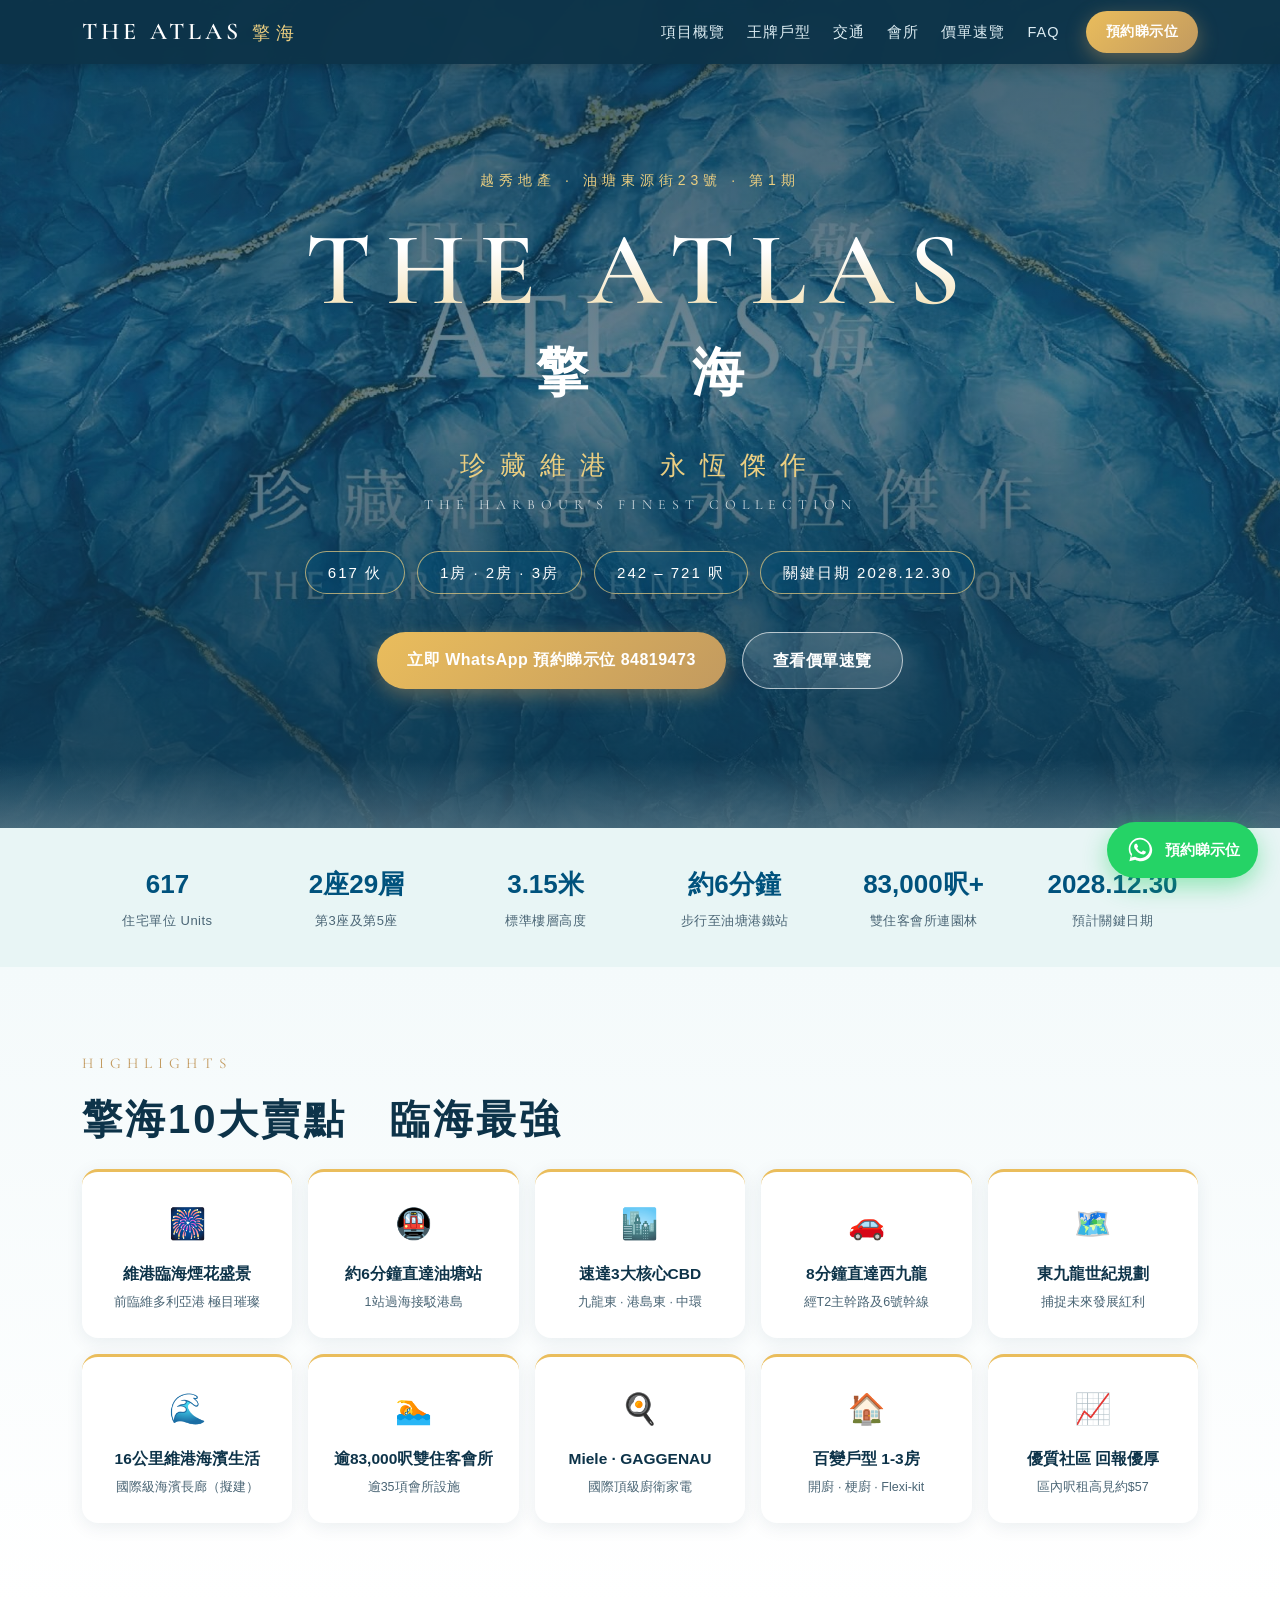
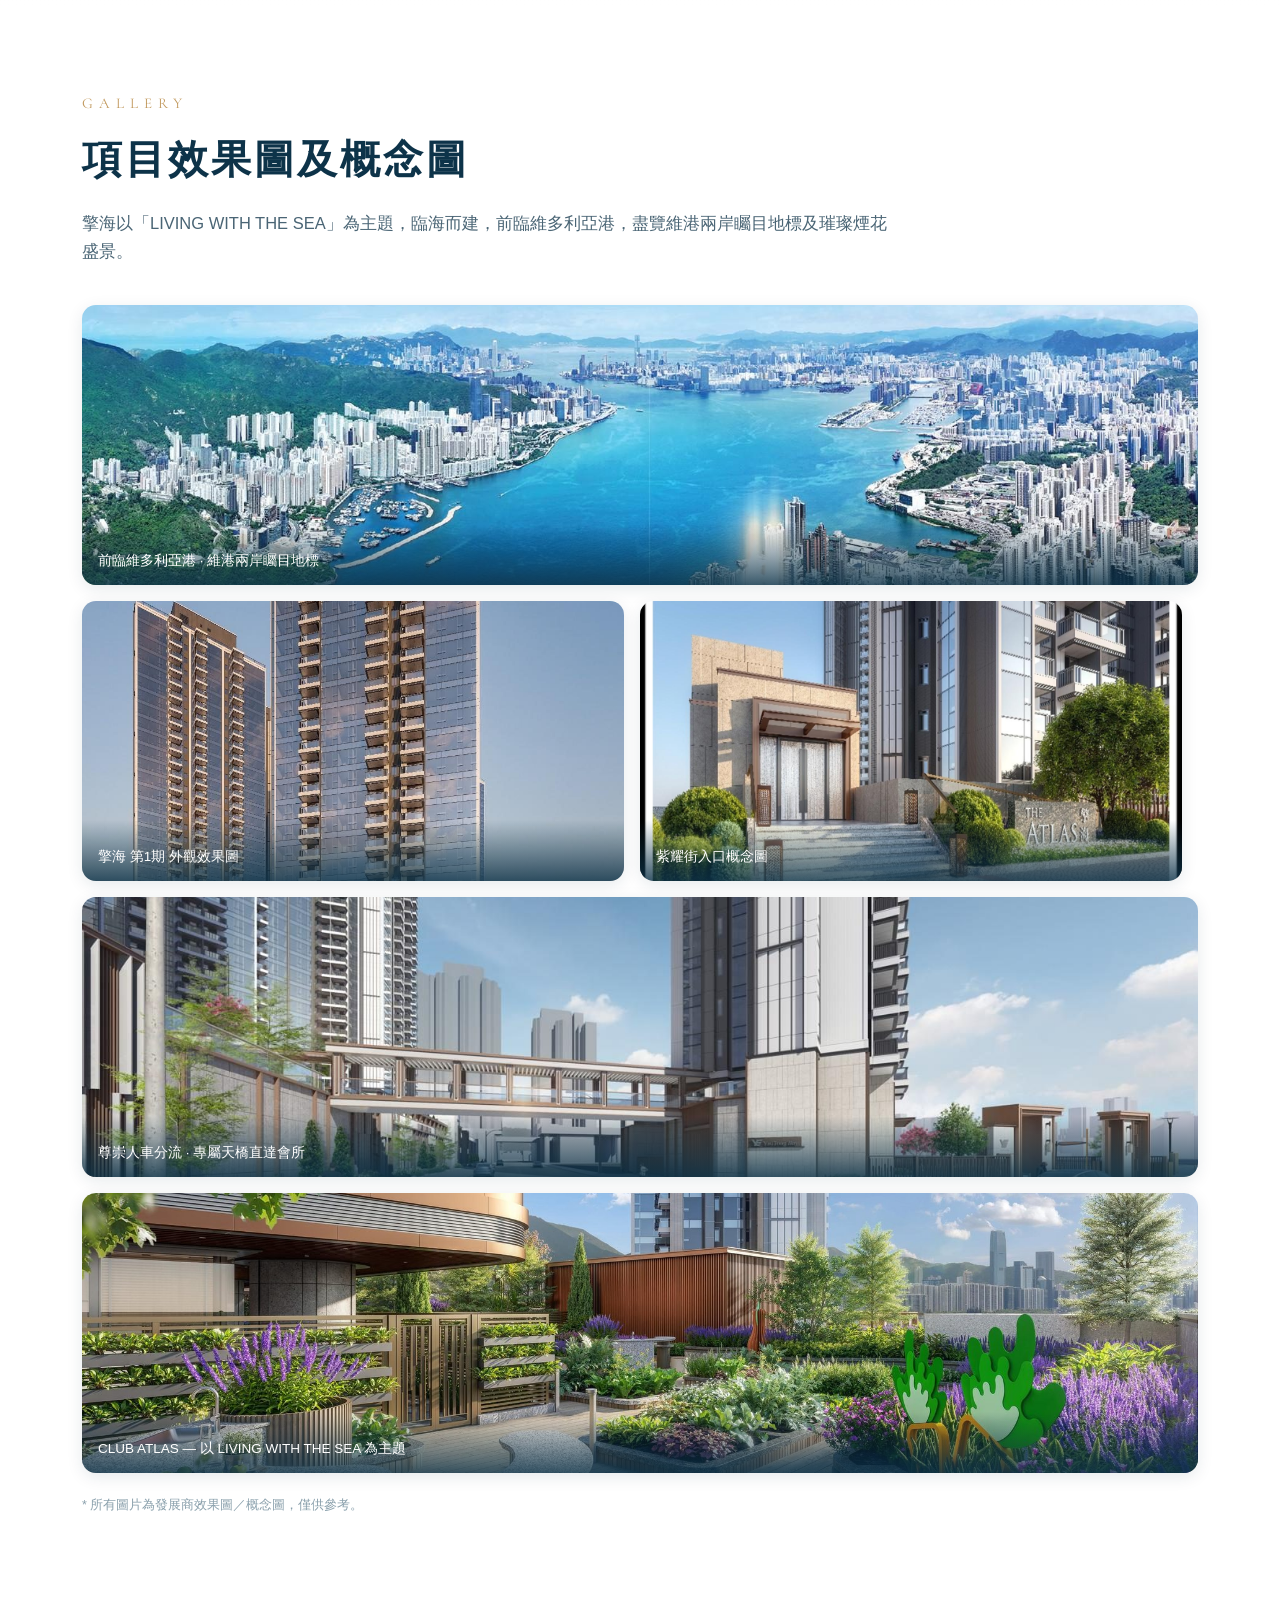
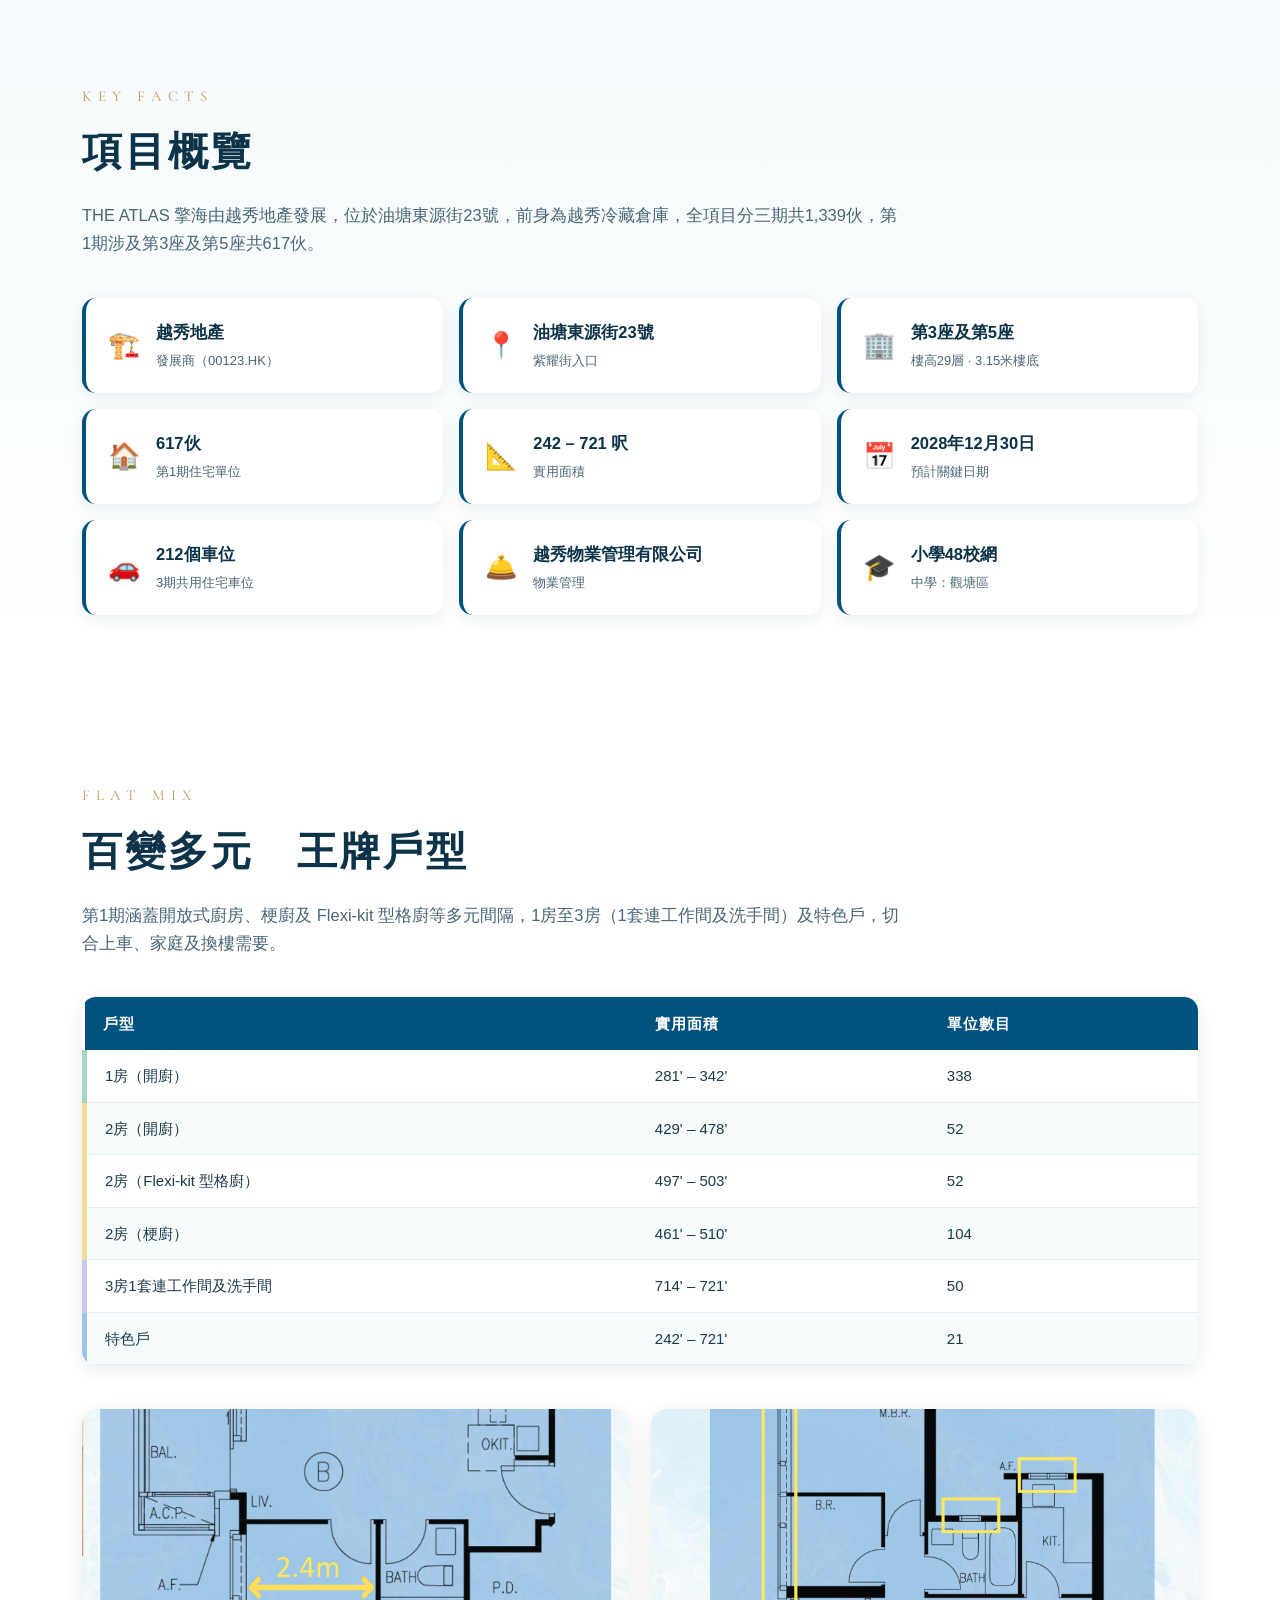
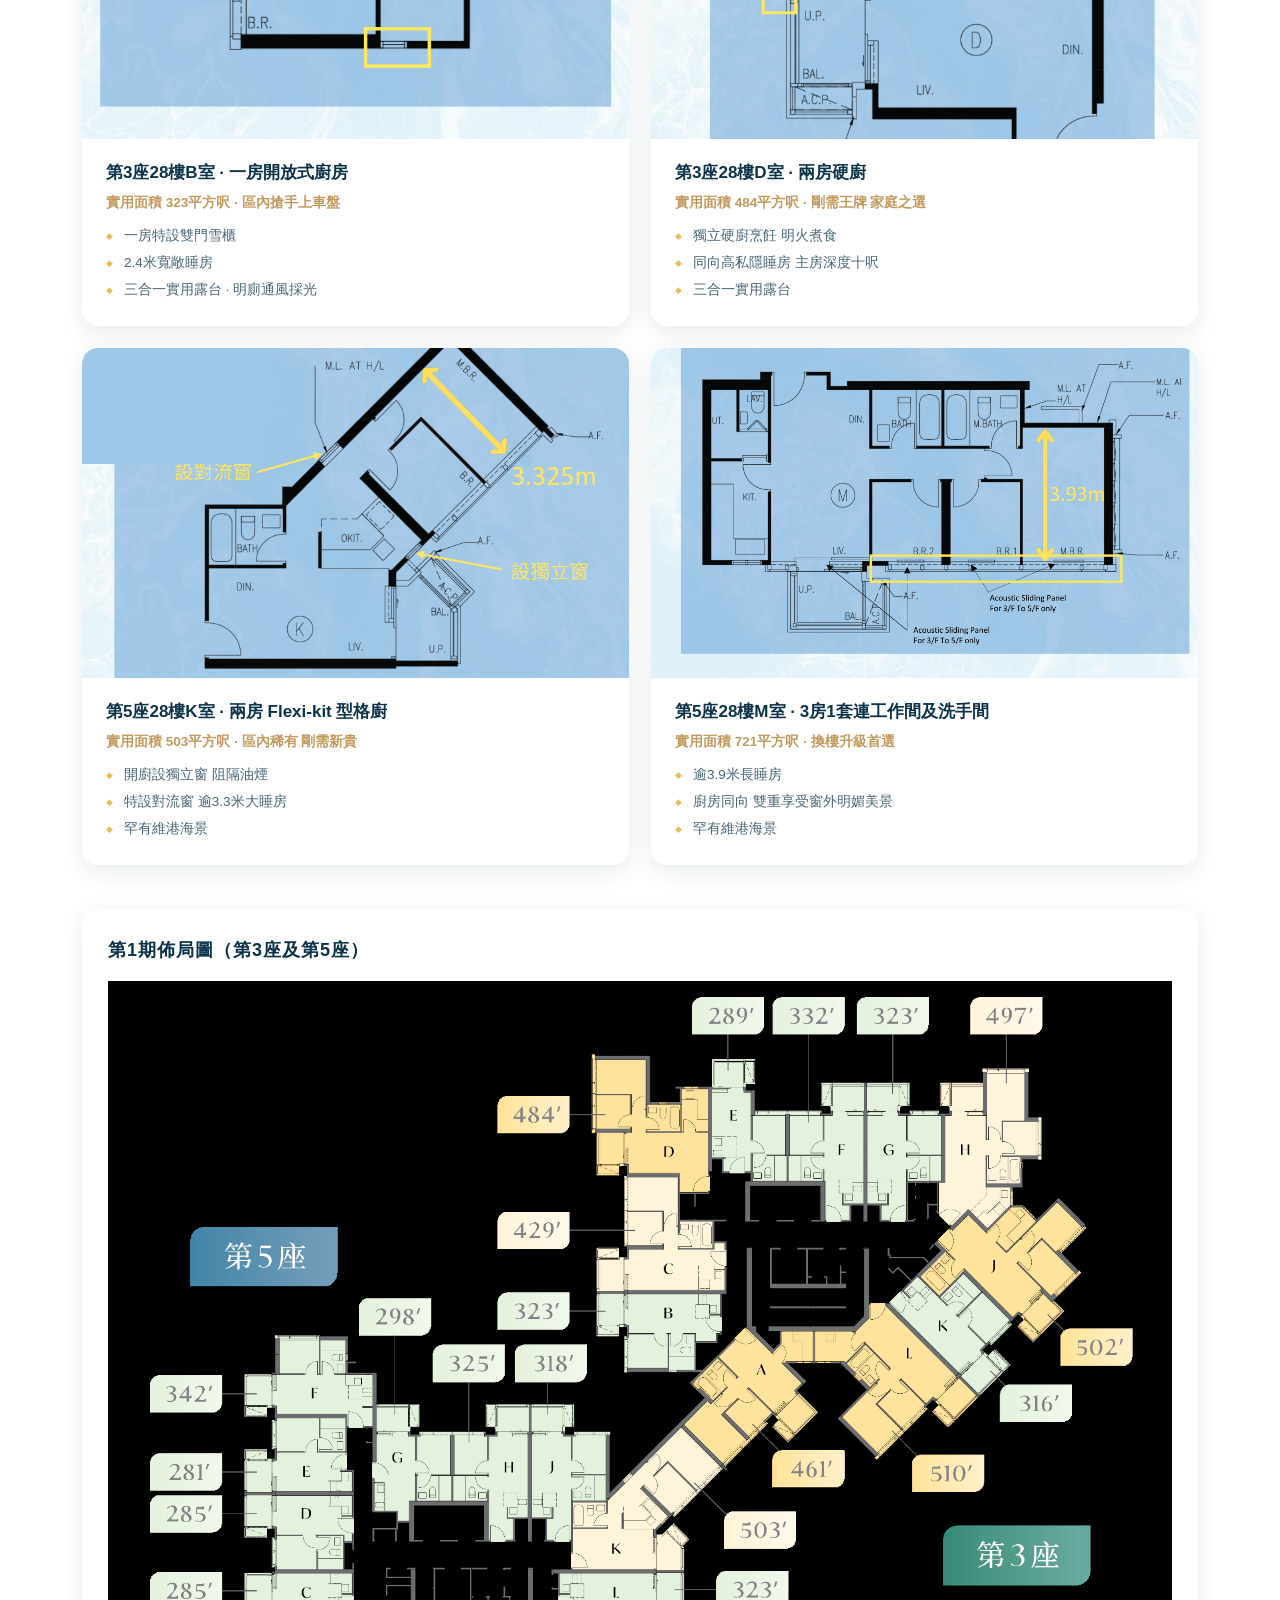
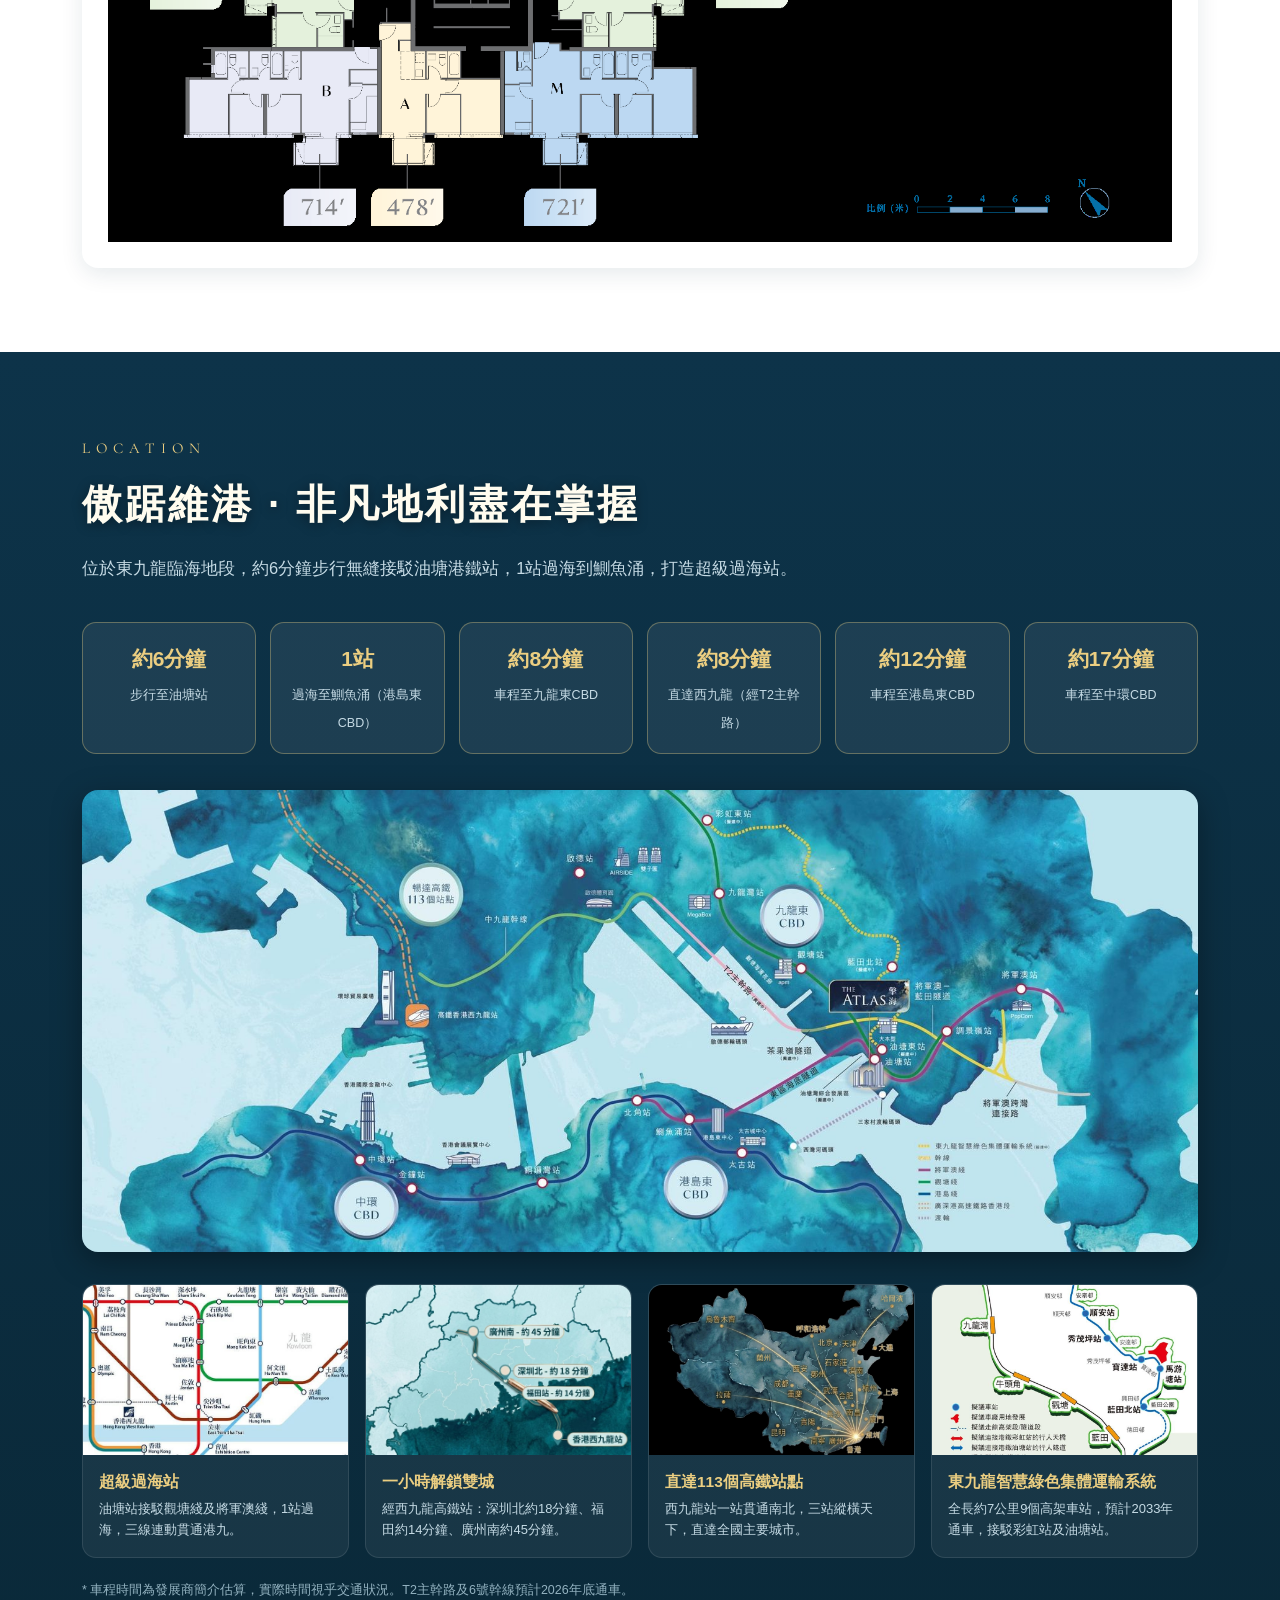
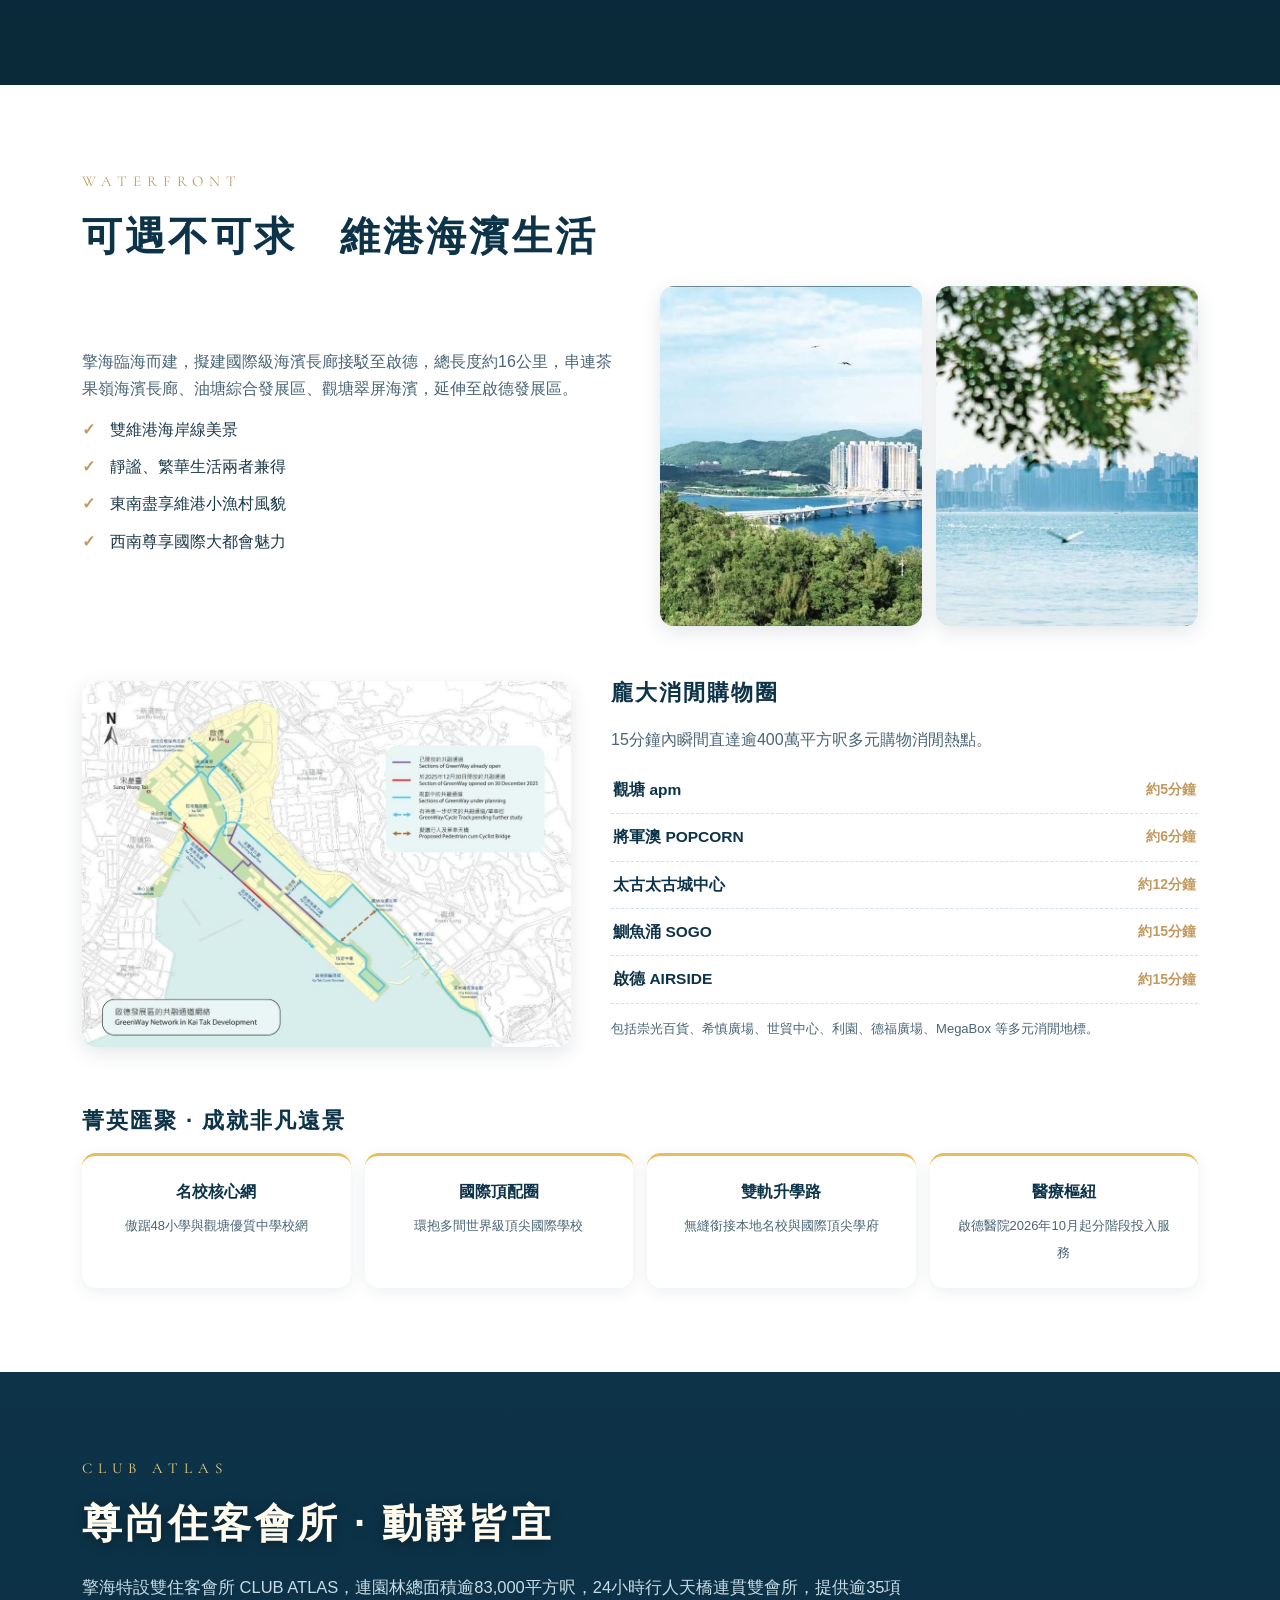
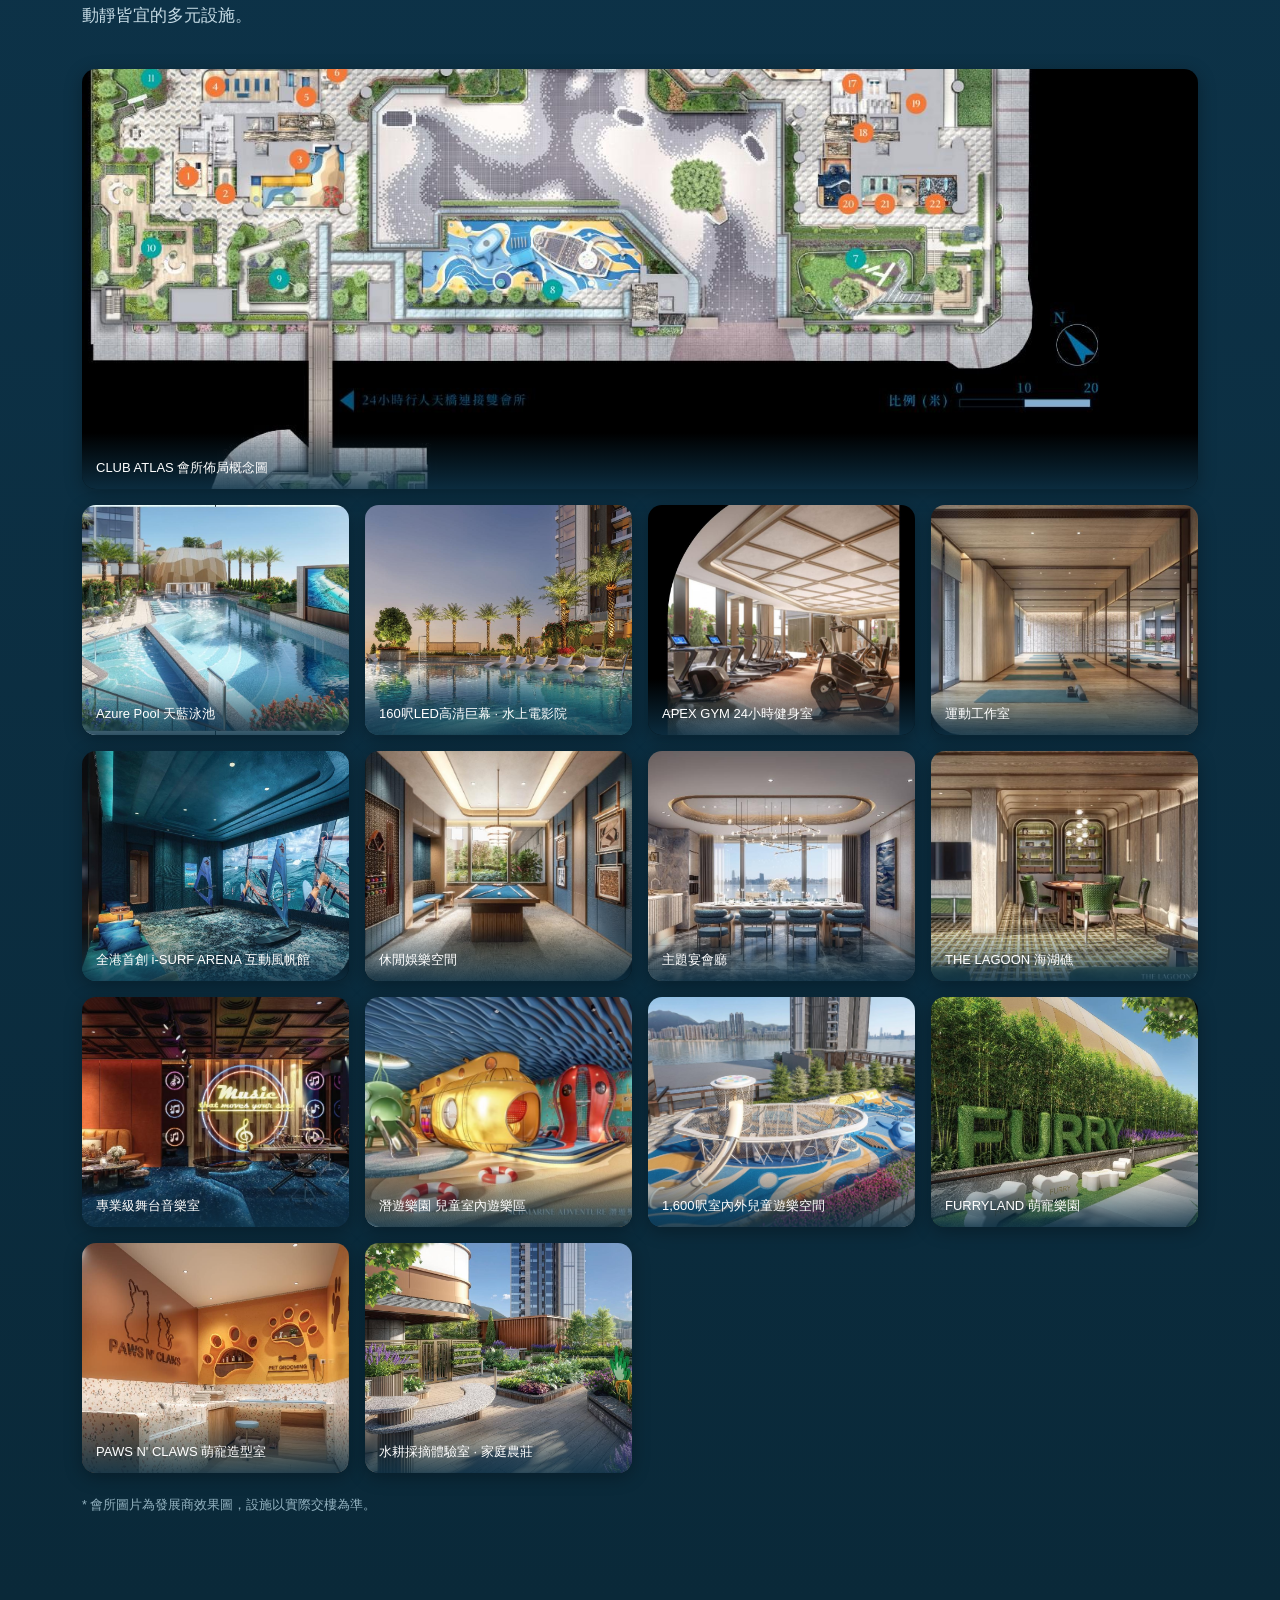
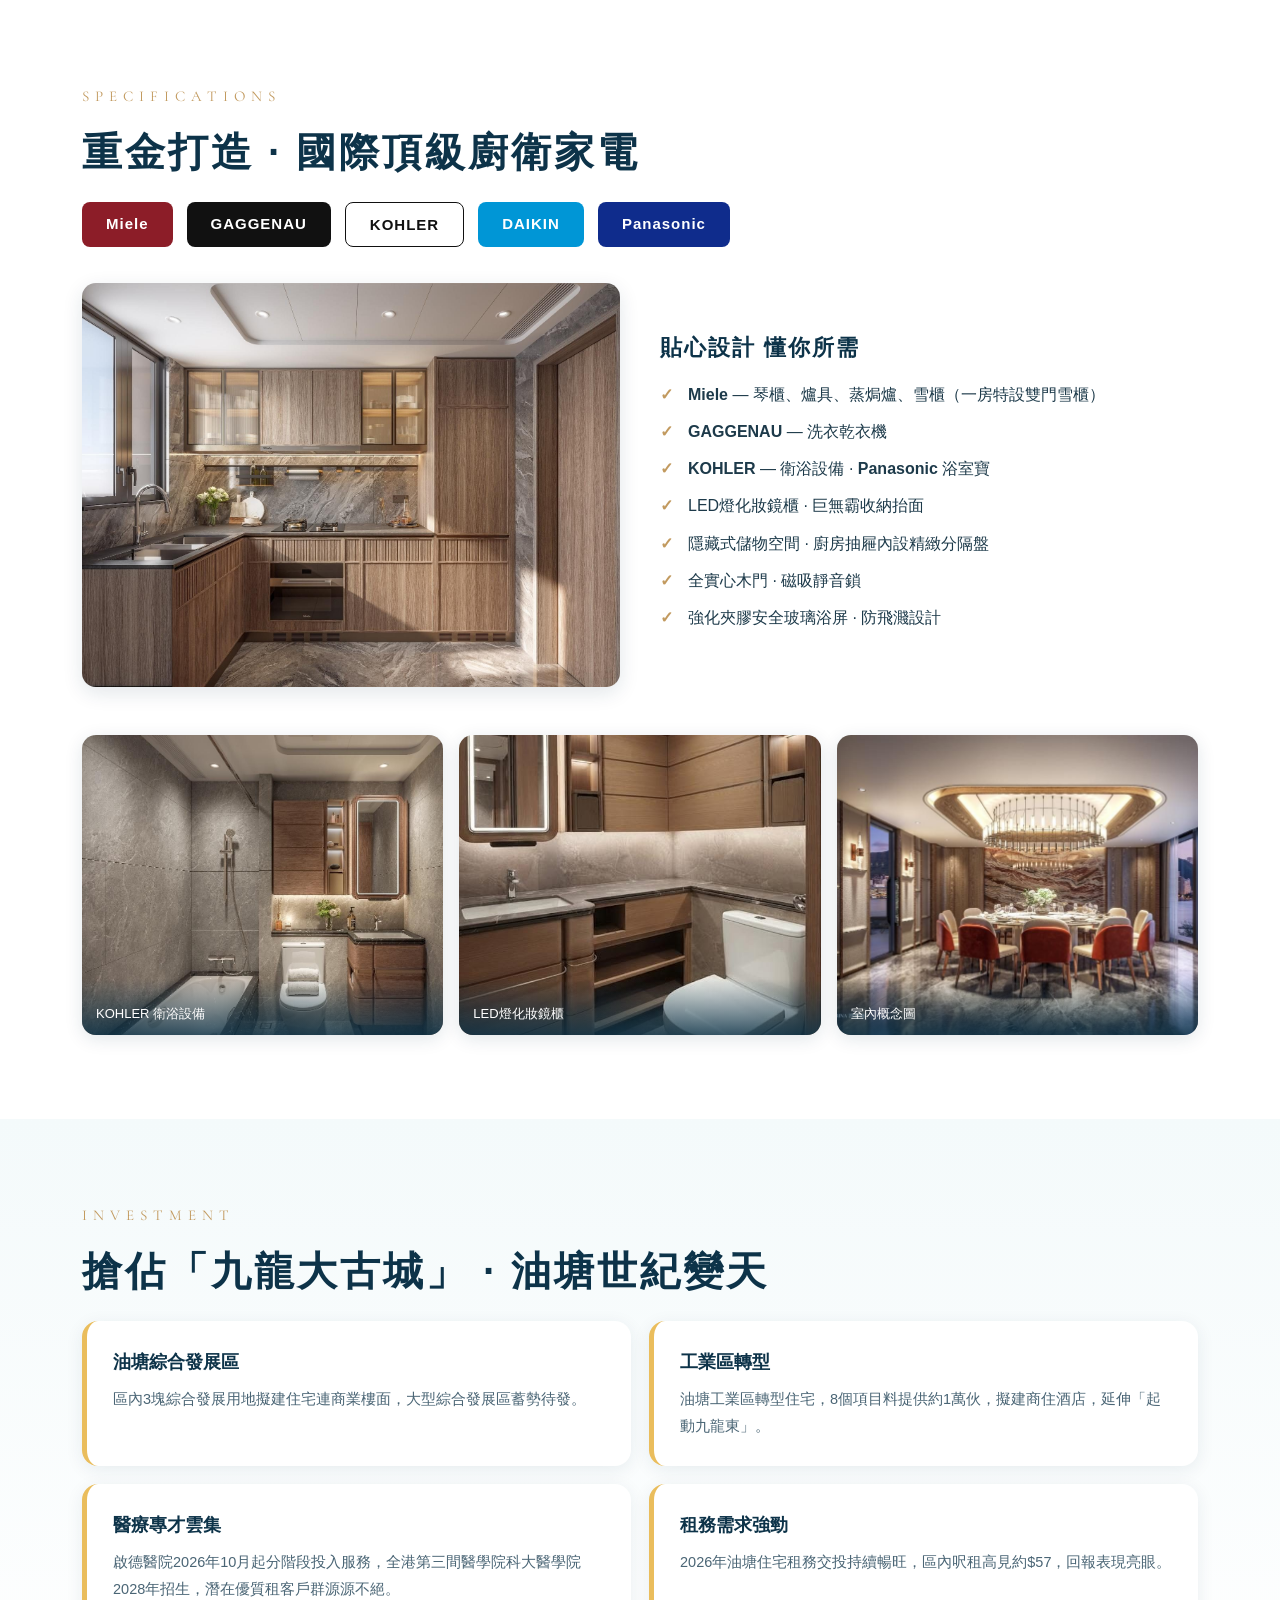
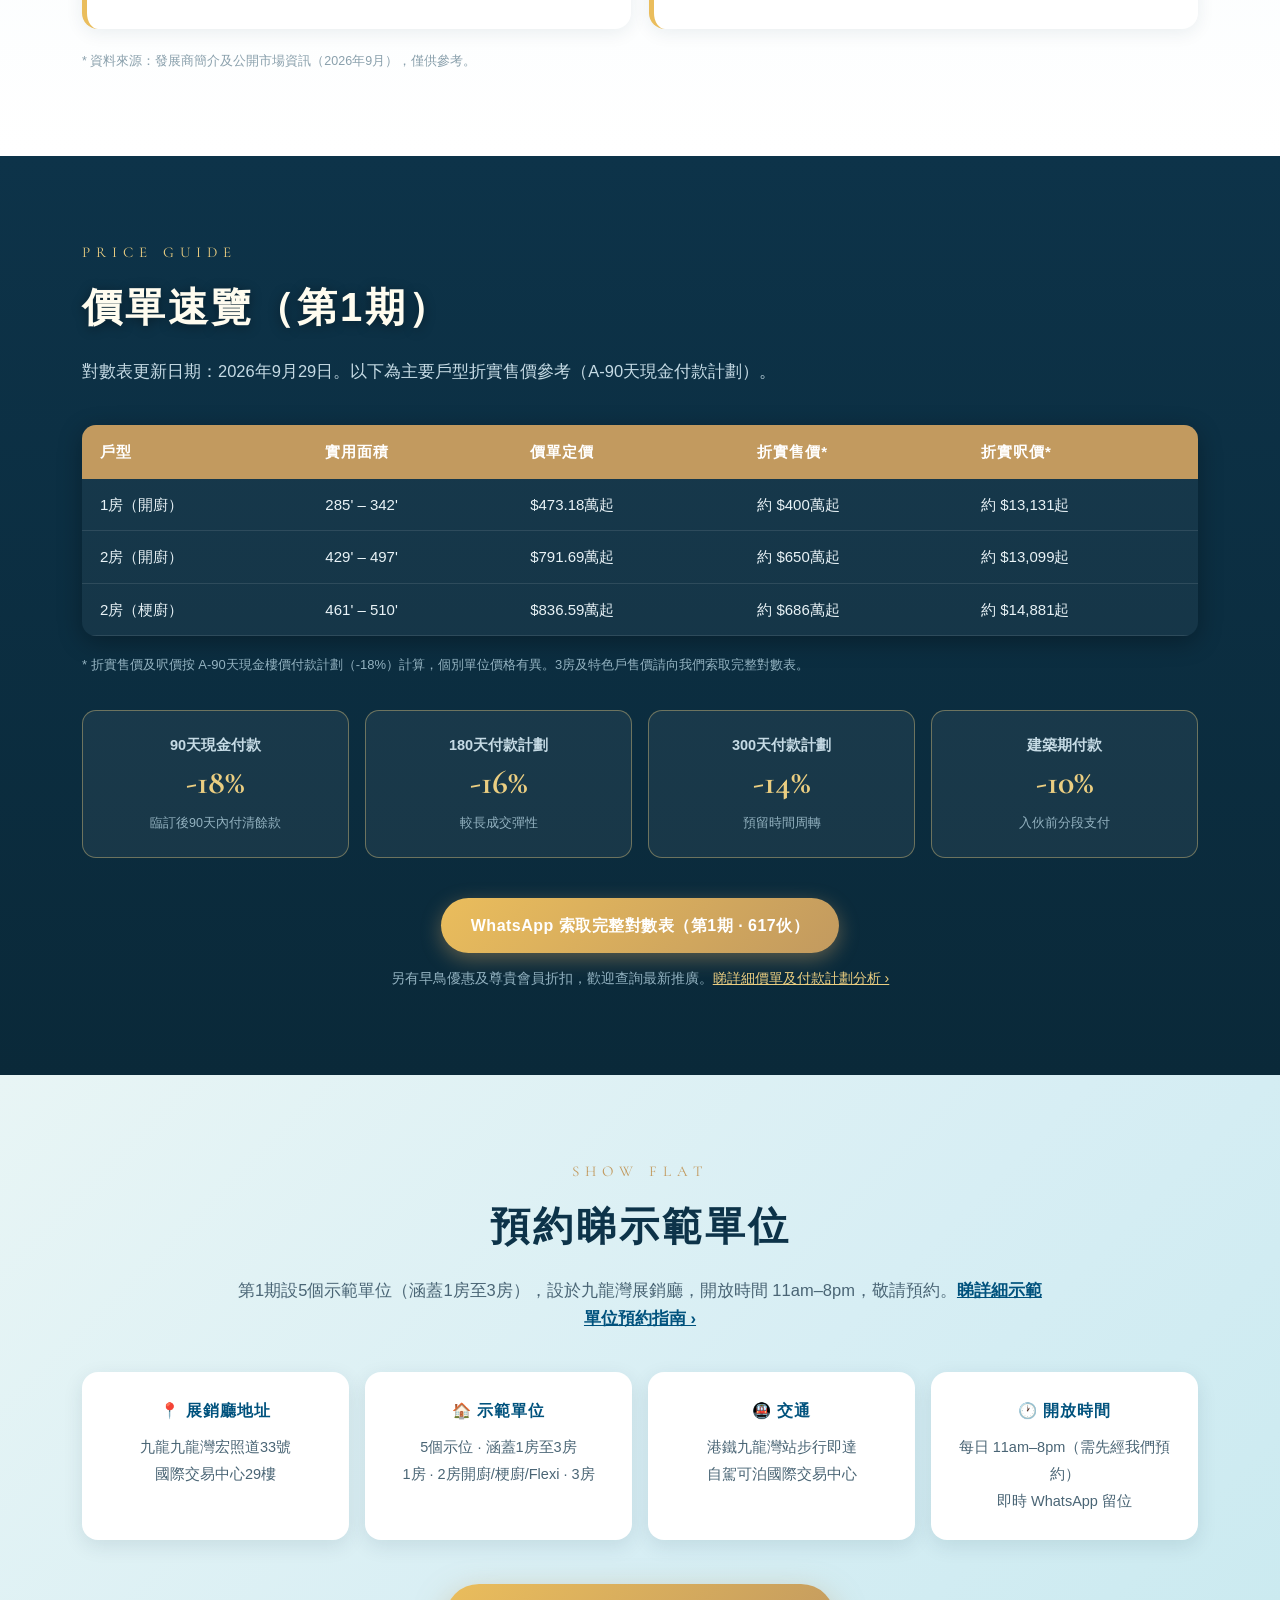
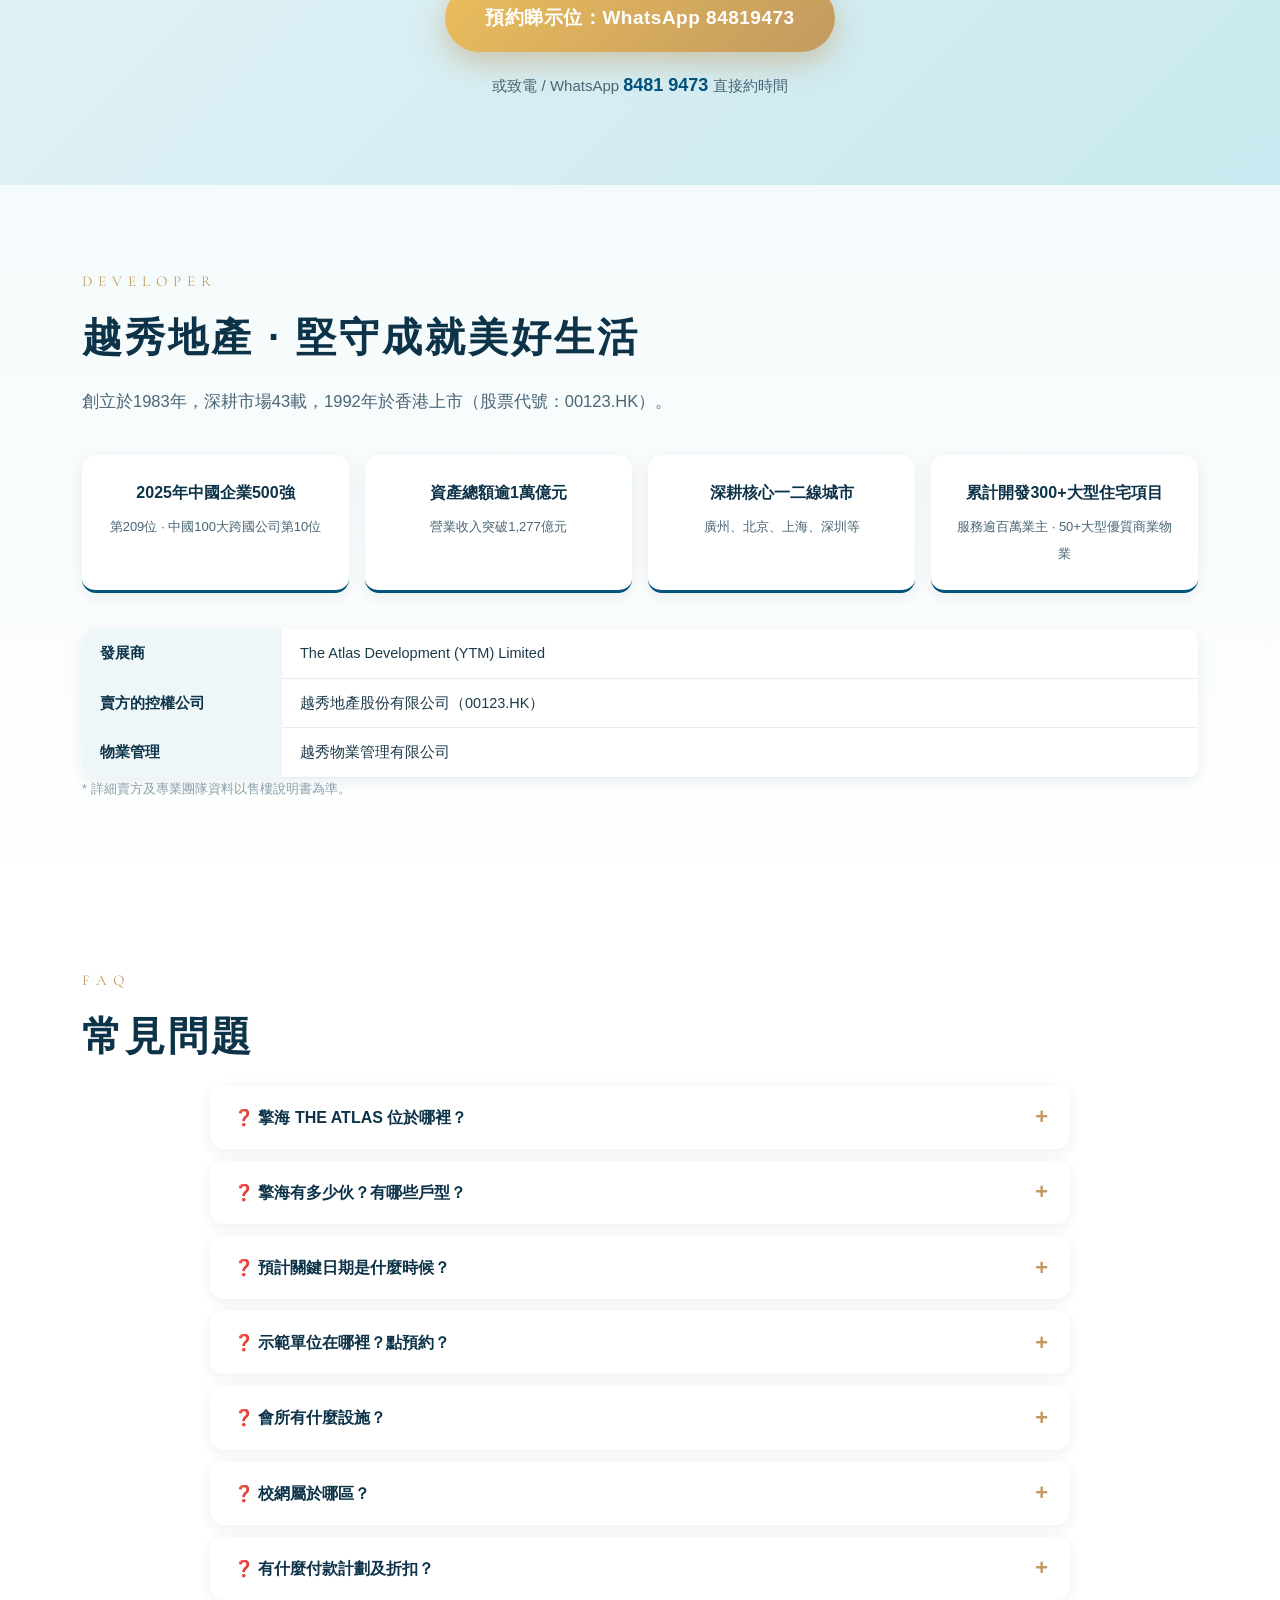
==== commit 140464b8: "SEO landing pages: 油塘新盤 / 價單對數表 / 48校網 / 平面圖 / 示範單位 + sitemap + footer internal links" ====
--- a/index.html
+++ b/index.html
@@ -5,10 +5,84 @@
 <meta name="viewport" content="width=device-width, initial-scale=1.0">
 <title>THE ATLAS 擎海｜油塘東源街23號 617伙 維港臨海新盤｜示範單位預約 84819473</title>
 <meta name="description" content="THE ATLAS 擎海 第1期 — 越秀地產 油塘東源街23號，617伙，1至3房 242-721呎，約6分鐘步行油塘站，CLUB ATLAS 逾83,000呎雙住客會所。立即 WhatsApp 84819473 預約睇示範單位。">
+<meta name="keywords" content="擎海, THE ATLAS, 越秀地產, 油塘新盤, 油塘東源街23號, 一手新盤, 維港海景, 油塘站, 屯門地產代理, 買樓, 新盤預約, 48校網">
+<meta name="robots" content="index, follow">
+<meta name="author" content="地產代理推廣">
+<meta name="theme-color" content="#0d3349">
+<link rel="canonical" href="https://hk-theatlas.com/">
+
+<!-- Open Graph (WhatsApp / Facebook share preview) -->
+<meta property="og:type" content="website">
+<meta property="og:site_name" content="THE ATLAS 擎海">
+<meta property="og:title" content="THE ATLAS 擎海｜油塘東源街23號 617伙 維港臨海新盤">
+<meta property="og:description" content="越秀地產油塘東源街23號，617伙 1至3房 242-721呎，6分鐘步行油塘站，逾83,000呎雙住客會所。WhatsApp 8481 9473 預約睇示範單位。">
+<meta property="og:url" content="https://hk-theatlas.com/">
+<meta property="og:image" content="https://hk-theatlas.com/images/og-image.jpg">
+<meta property="og:image:width" content="1200">
+<meta property="og:image:height" content="630">
+<meta property="og:image:alt" content="THE ATLAS 擎海 維港臨海新盤">
+<meta property="og:locale" content="zh_HK">
+
+<!-- Twitter / X card -->
+<meta name="twitter:card" content="summary_large_image">
+<meta name="twitter:title" content="THE ATLAS 擎海｜油塘東源街23號 617伙 維港臨海新盤">
+<meta name="twitter:description" content="6分鐘步行油塘站，617伙 1至3房，逾83,000呎會所。WhatsApp 8481 9473 預約睇示範單位。">
+<meta name="twitter:image" content="https://hk-theatlas.com/images/og-image.jpg">
+
+<link rel="icon" href="favicon.svg" type="image/svg+xml">
+<link rel="apple-touch-icon" href="favicon.svg">
 <link rel="preconnect" href="https://fonts.googleapis.com">
 <link rel="preconnect" href="https://fonts.gstatic.com" crossorigin>
 <link href="https://fonts.googleapis.com/css2?family=Cormorant+Garamond:ital,wght@0,400;0,500;0,600;0,700;1,400&display=swap" rel="stylesheet">
 <link rel="stylesheet" href="style.css">
+
+<!-- Structured data: property -->
+<script type="application/ld+json">
+{
+  "@context": "https://schema.org",
+  "@type": "RealEstateListing",
+  "name": "THE ATLAS 擎海 第1期",
+  "url": "https://hk-theatlas.com/",
+  "image": "https://hk-theatlas.com/images/og-image.jpg",
+  "description": "越秀地產發展，油塘東源街23號，第1期第3座及第5座共617伙，1至3房實用面積242至721平方呎，約6分鐘步行油塘站，前臨維多利亞港。預計關鍵日期2028年12月30日。",
+  "datePosted": "2026-09-29",
+  "address": {
+    "@type": "PostalAddress",
+    "streetAddress": "東源街23號",
+    "addressLocality": "油塘",
+    "addressRegion": "九龍",
+    "addressCountry": "HK"
+  },
+  "geo": { "@type": "GeoCoordinates", "latitude": 22.2883, "longitude": 114.2400 },
+  "numberOfRooms": "1-3",
+  "numberOfBedrooms": { "@minValue": 1, "@maxValue": 3 },
+  "floorSize": { "@type": "QuantitativeValue", "minValue": 242, "maxValue": 721, "unitCode": "FTK" },
+  "offers": {
+    "@type": "AggregateOffer",
+    "priceCurrency": "HKD",
+    "lowPrice": 3900000,
+    "offerCount": 617,
+    "availability": "https://schema.org/InStock"
+  }
+}
+</script>
+
+<!-- Structured data: FAQ -->
+<script type="application/ld+json">
+{
+  "@context": "https://schema.org",
+  "@type": "FAQPage",
+  "mainEntity": [
+    {"@type": "Question", "name": "擎海 THE ATLAS 位於哪裡？", "acceptedAnswer": {"@type": "Answer", "text": "項目位於油塘東源街23號（紫耀街入口），約6分鐘步行至油塘港鐵站，1站過海到鰂魚涌。"}},
+    {"@type": "Question", "name": "擎海有多少伙？有哪些戶型？", "acceptedAnswer": {"@type": "Answer", "text": "全項目分三期共1,339伙。第1期涉及第3座及第5座共617伙，涵蓋1房（338伙）、2房（208伙）、3房1套連工作間及洗手間（50伙）及特色戶（21伙），實用面積242至721平方呎。"}},
+    {"@type": "Question", "name": "預計關鍵日期是什麼時候？", "acceptedAnswer": {"@type": "Answer", "text": "第1期預計關鍵日期為2028年12月30日。"}},
+    {"@type": "Question", "name": "示範單位在哪裡？點預約？", "acceptedAnswer": {"@type": "Answer", "text": "第1期設5個示範單位，位於九龍九龍灣宏照道33號國際交易中心29樓展銷廳。示範單位開放時間11am至8pm，需先經我們預約才可進場，WhatsApp 8481 9473 即可預約。"}},
+    {"@type": "Question", "name": "會所有什麼設施？", "acceptedAnswer": {"@type": "Answer", "text": "CLUB ATLAS 雙住客會所連園林總面積逾83,000平方呎，提供逾35項設施，包括25米泳池連LED水上電影院、i-SURF ARENA互動風帆館、i-RUN互動跑步館、24小時健身室、宴會廳、萌寵樂園等。"}},
+    {"@type": "Question", "name": "校網屬於哪區？", "acceptedAnswer": {"@type": "Answer", "text": "小學屬48校網，中學屬觀塘區校網，附近並有多間國際學校。"}},
+    {"@type": "Question", "name": "有什麼付款計劃及折扣？", "acceptedAnswer": {"@type": "Answer", "text": "設90天（-18%）、180天（-16%）、300天（-14%）現金付款計劃及建築期付款計劃（-10%），1房折實約400萬起、2房約650萬起（以A-90天計劃計算）。"}}
+  ]
+}
+</script>
 </head>
 <body>
 
@@ -376,7 +450,7 @@
     </div>
     <div class="price-cta reveal">
       <a class="btn btn-gold" href="https://wa.me/85284819473?text=%E4%BD%A0%E5%A5%BD%EF%BC%8C%E6%88%91%E6%83%B3%E7%B4%A2%E5%8F%96%E6%93%8E%E6%B5%B7%20THE%20ATLAS%20%E5%AE%8C%E6%95%B4%E5%B0%8D%E6%95%B8%E8%A1%A8%E5%8F%8A%E5%83%B9%E5%96%AE" target="_blank" rel="noopener">WhatsApp 索取完整對數表（第1期 · 617伙）</a>
-      <p>另有早鳥優惠及尊貴會員折扣，歡迎查詢最新推廣。</p>
+      <p>另有早鳥優惠及尊貴會員折扣，歡迎查詢最新推廣。<a href="price-list.html" style="color:var(--gold-light)">睇詳細價單及付款計劃分析 ›</a></p>
     </div>
   </div>
 </section>
@@ -386,7 +460,7 @@
   <div class="wrap">
     <p class="sec-tag reveal">SHOW FLAT</p>
     <h2 class="sec-title reveal">預約睇示範單位</h2>
-    <p class="sec-lead reveal">第1期設5個示範單位（涵蓋1房至3房），設於九龍灣展銷廳，開放時間 11am–8pm，敬請預約。</p>
+    <p class="sec-lead reveal">第1期設5個示範單位（涵蓋1房至3房），設於九龍灣展銷廳，開放時間 11am–8pm，敬請預約。<a href="showflat.html" style="color:var(--blue);font-weight:700">睇詳細示範單位預約指南 ›</a></p>
     <div class="book-grid">
       <div class="book-card reveal"><b>📍 展銷廳地址</b><span>九龍九龍灣宏照道33號<br>國際交易中心29樓</span></div>
       <div class="book-card reveal"><b>🏠 示範單位</b><span>5個示位 · 涵蓋1房至3房<br>1房 · 2房開廚/梗廚/Flexi · 3房</span></div>
@@ -449,6 +523,13 @@
 <footer class="footer" id="disclaimer">
   <div class="wrap">
     <div class="foot-brand"><span class="brand-en">THE ATLAS</span><span class="brand-zh">擎海</span></div>
+    <div class="foot-links">
+      <a href="yau-tong-new-property.html">油塘新盤</a>
+      <a href="price-list.html">價單對數表</a>
+      <a href="floor-plan.html">平面圖戶型</a>
+      <a href="school-net.html">48校網</a>
+      <a href="showflat.html">示範單位預約</a>
+    </div>
     <p class="foot-cta">示範單位預約熱線 / WhatsApp：<b>8481 9473</b></p>
     <div class="disclaimer">
       <p>免責聲明: 本宣傳旨在提供更多一手新盤資料及圖片檔案服務只供閱覽;不聲明或保證所提供訊息的準確性和完整性。在撰寫本廣告時,雖已作出合理和謹慎的考慮,對資料的完整和準確性恕不保證、明示或暗示絕對無誤。本網頁並不是發展項目之官方網站網頁。準買家如欲了解發展項目詳情,請參閱售樓說明書。資料有可能出現售價、現金或其他條件上的改動,或撤回而不經提前通知,並可能受特別條款約束。因使用此資料而直接或間接引致的損失或損毀。本公司恕不負責。本網站内所有内容包括一手新盤資料,僅供參考和借鑒,物業資料,一切以發展商最新公布為準。本頁面所提到房屋面積如無特別標示,均指實用面積。客戶應自行確保資料或,内容的完整性和準確性。所載資料僅供參考,並不構成要約或合約一部份。如有需要,客戶應自行咨詢相關法律出及/或專業意見。</p>
--- a/style.css
+++ b/style.css
@@ -266,6 +266,31 @@
 /* ---------- Reveal ---------- */
 .reveal{opacity:0;transform:translateY(26px);transition:opacity .8s ease,transform .8s ease}
 .reveal.vis{opacity:1;transform:none}
+
+/* ---------- SEO 落地頁 ---------- */
+.lp-hero{position:relative;display:flex;align-items:center;min-height:56vh;max-height:660px;overflow:hidden;background:var(--navy)}
+.lp-hero::after{content:"";position:absolute;inset:0;background:linear-gradient(180deg,rgba(13,51,73,.62) 0%,rgba(13,51,73,.34) 45%,rgba(13,51,73,.94) 100%)}
+.lp-hero .wrap{position:relative;z-index:2;padding:150px 22px 70px;width:100%}
+.lp-kicker{font-size:13px;letter-spacing:4px;color:var(--gold-light);margin-bottom:14px}
+.lp-title{font-size:clamp(28px,4.4vw,50px);color:#fff;letter-spacing:2px;font-weight:800;line-height:1.3;margin-bottom:14px}
+.lp-title .lt-en{font-family:var(--font-display);letter-spacing:6px;font-weight:600}
+.lp-sub{max-width:760px;font-size:16.5px;color:#d5e6ee;margin-bottom:26px}
+.lp-hero .hero-chips{justify-content:flex-start;margin-bottom:30px}
+.lp-hero .hero-cta{justify-content:flex-start}
+.crumbs{background:#0a2939;padding:12px 0;font-size:13px;color:#8fb0bf}
+.crumbs a{color:var(--gold-light);text-decoration:none}
+.crumbs a:hover{text-decoration:underline}
+.crumbs .sep{color:#6f92a1;margin:0 8px}
+.rel{padding:64px 0;background:linear-gradient(180deg,#f4fafb,#fff)}
+.rel-grid{display:grid;grid-template-columns:repeat(auto-fit,minmax(240px,1fr));gap:16px}
+.rel-card{display:block;background:#fff;border-radius:14px;padding:22px 24px;box-shadow:0 4px 16px rgba(13,51,73,.08);
+  border-left:4px solid var(--gold-bright);text-decoration:none;transition:.25s}
+.rel-card:hover{transform:translateY(-4px);box-shadow:0 12px 26px rgba(13,51,73,.15)}
+.rel-card b{display:block;color:var(--navy);font-size:16px;margin-bottom:6px}
+.rel-card span{font-size:13.5px;color:var(--ink-soft)}
+.foot-links{display:flex;flex-wrap:wrap;gap:10px 26px;justify-content:center;margin-bottom:26px}
+.foot-links a{color:#c6dbe5;text-decoration:none;font-size:14px;letter-spacing:.5px}
+.foot-links a:hover{color:var(--gold-light)}
 
 /* ---------- Responsive ---------- */
 @media(max-width:1000px){
@@ -305,6 +330,9 @@
   .club-grid .c-wide img{height:220px}
   .edu-grid,.dev-grid,.book-grid,.pay-grid{grid-template-columns:1fr}
   .spec-imgs{grid-template-columns:1fr}
+  .lp-hero{min-height:auto;padding:0}
+  .lp-hero .wrap{padding:120px 22px 60px}
+  .lp-hero .hero-cta .btn{width:100%;max-width:340px}
   .two-imgs img:first-child{height:220px}
   .wa-float{padding:13px 15px}
   .wa-tip{display:none}
